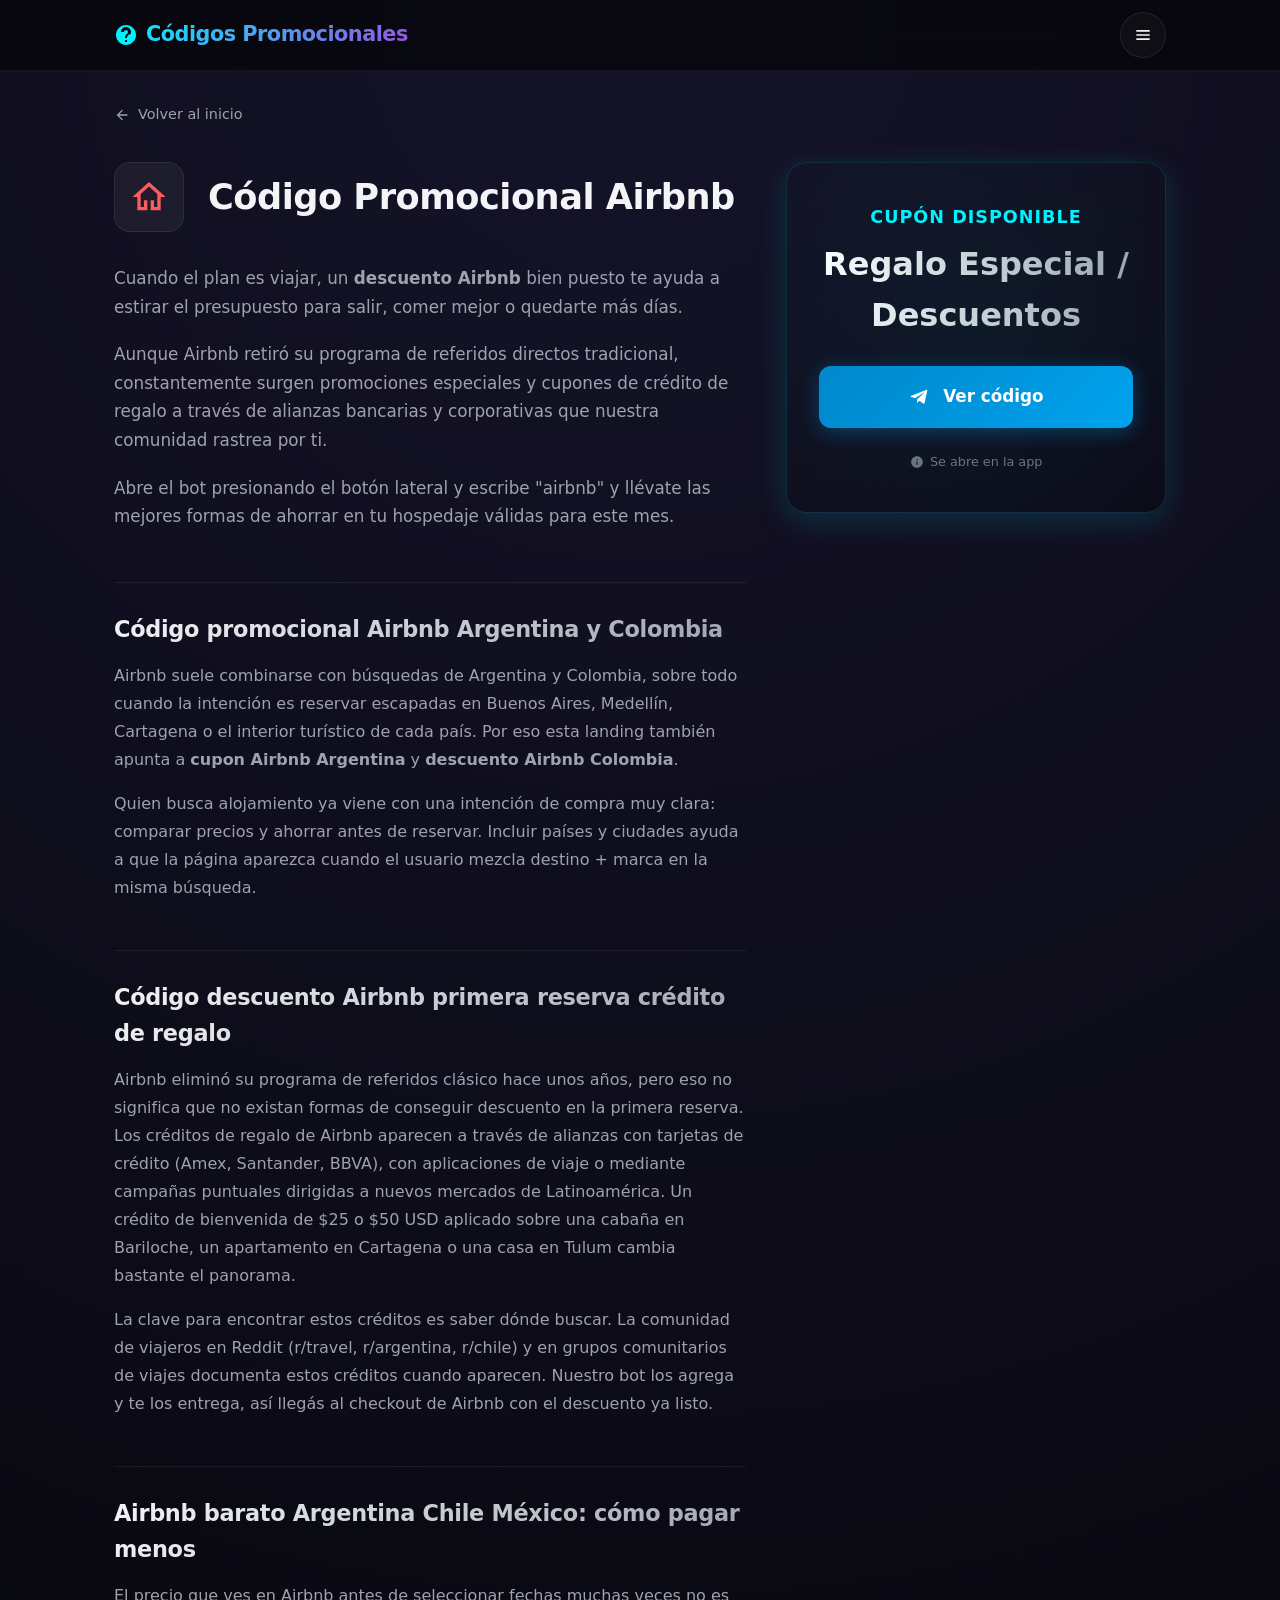
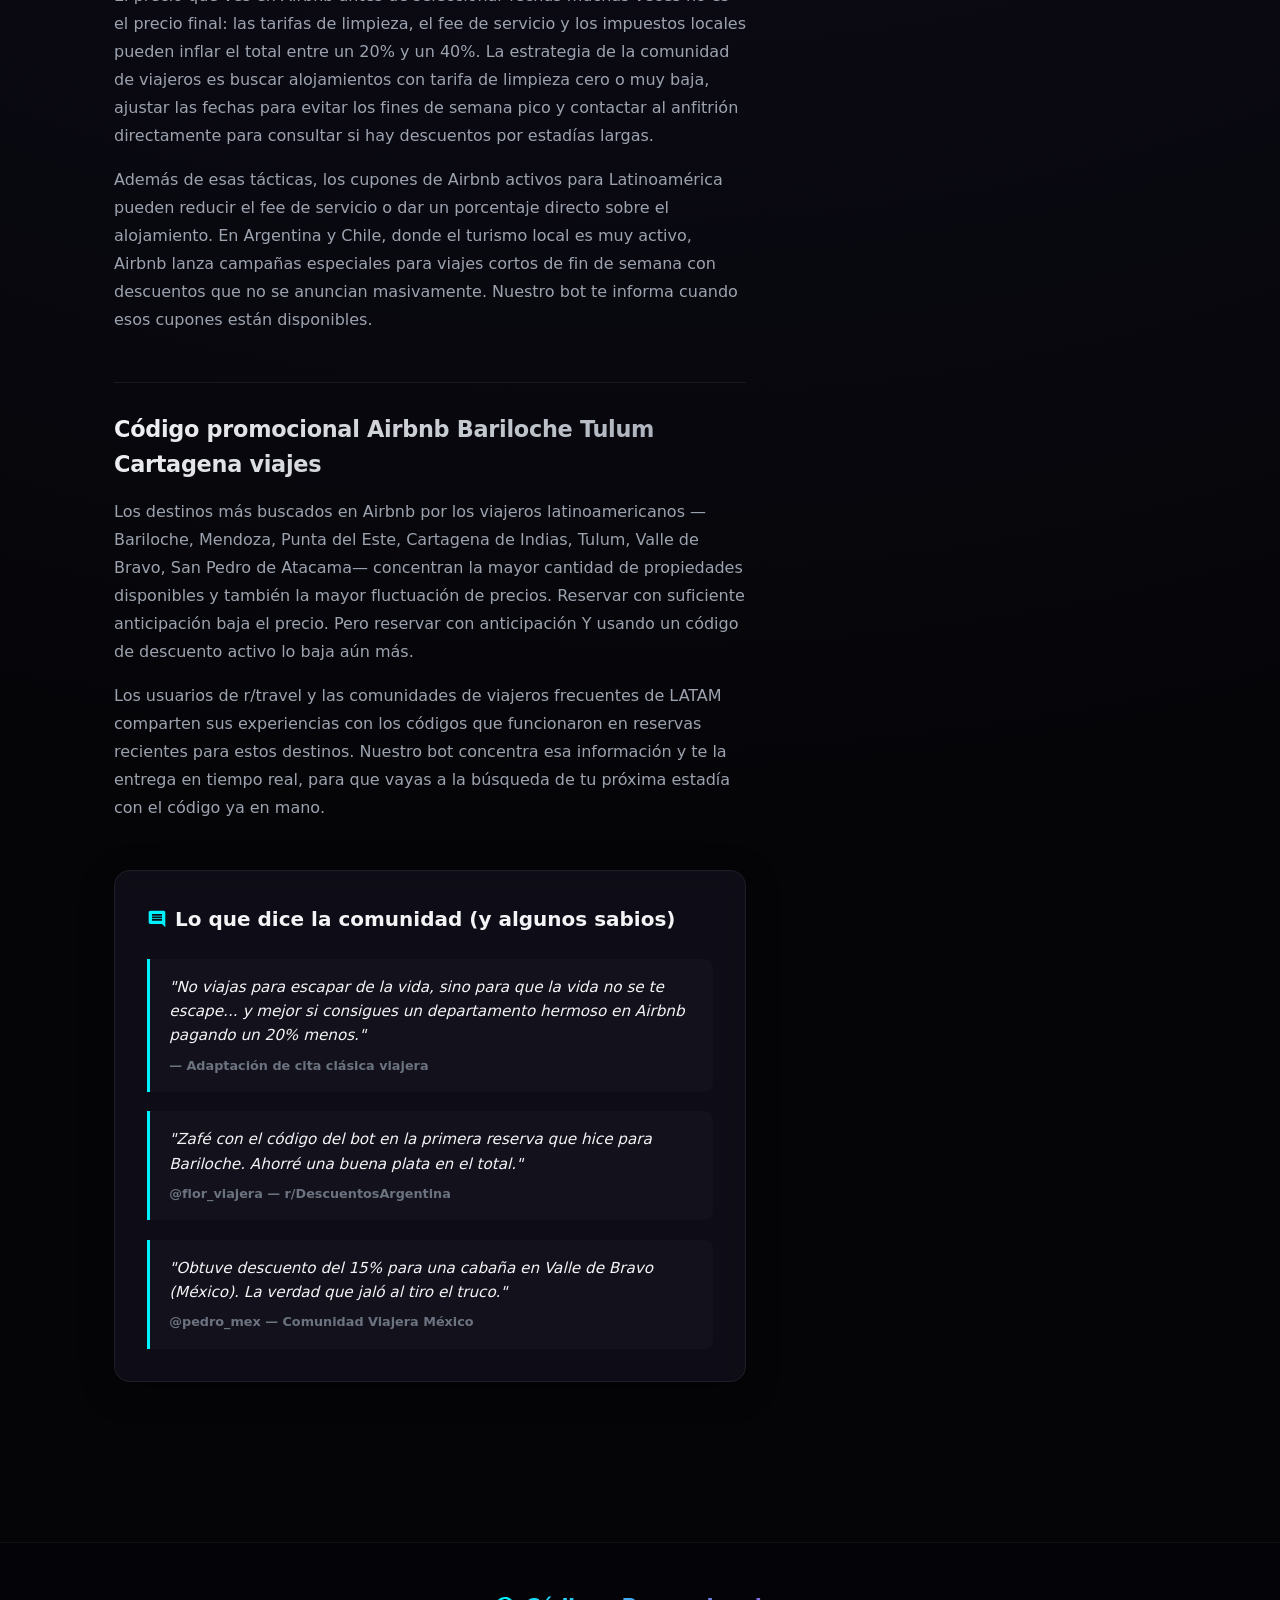
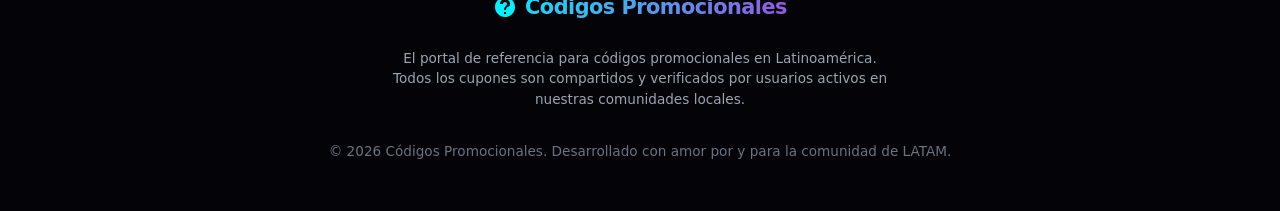
==== airbnb.html @ b06894c4 "First commit" ====
<!DOCTYPE html>
<html lang="es">
<head>
  <meta charset="UTF-8">
  <meta name="viewport" content="width=device-width, initial-scale=1.0">
  <meta name="description" content="Viaja y ahorra en tu alojamiento con el código promocional Airbnb. Cupones y descuentos para primera reserva en LATAM.">
  <meta name="keywords" content="codigo promocional airbnb, cupon airbnb argentina, cupon airbnb colombia, primera reserva airbnb mexico, descuento alojamiento latam">
  <meta name="robots" content="index, follow">
  <title>Código Promocional Airbnb | Primera Reserva y Descuento</title>
  <link rel="canonical" href="https://promocional.store/airbnb.html">
  <meta property="og:site_name" content="promocional.store">
  <meta property="og:type" content="article">
  <meta property="og:title" content="Código Promocional Airbnb | Primera Reserva y Descuento">
  <meta property="og:description" content="Viaja y ahorra en tu alojamiento con el código promocional Airbnb. Cupones y descuentos para primera reserva en LATAM.">
  <meta property="og:url" content="https://promocional.store/airbnb.html">
  <meta property="og:image" content="https://promocional.store/og-cover.png">
  <meta name="twitter:card" content="summary_large_image">
  <meta name="twitter:title" content="Código Promocional Airbnb | Primera Reserva y Descuento">
  <meta name="twitter:description" content="Viaja y ahorra en tu alojamiento con el código promocional Airbnb. Cupones y descuentos para primera reserva en LATAM.">
  <meta name="twitter:image" content="https://promocional.store/og-cover.png">
  <link rel="stylesheet" href="styles.css">
</head>
<body>

  <!-- Header -->
  <header>
    <div class="container nav-container">
      <a href="index.html" class="logo" id="nav-logo" aria-label="Códigos Promocionales Inicio">
        <svg class="logo-icon" viewBox="0 0 24 24">
          <path d="M12 2C6.48 2 2 6.48 2 12s4.48 10 10 10 10-4.48 10-10S17.52 2 12 2zm1 17h-2v-2h2v2zm2.07-7.75l-.9.92C13.45 12.9 13 13.5 13 15h-2v-.5c0-1.1.45-2.1 1.17-2.83l1.24-1.26c.37-.36.59-.86.59-1.41 0-1.1-.9-2-2-2s-2 .9-2 2H7c0-2.76 2.24-5 5-5s5 2.24 5 5c0 1.04-.42 1.99-1.07 2.75z"/>
        </svg>
        <span>Códigos Promocionales</span>
      </a>
            <div class="nav-shell">
        <button class="menu-toggle" type="button" aria-label="Abrir menú" aria-expanded="false" aria-controls="site-nav" data-menu-toggle>
          <svg viewBox="0 0 24 24" aria-hidden="true"><path d="M4 6h16v2H4V6zm0 5h16v2H4v-2zm0 5h16v2H4v-2z"/></svg>
        </button>
        <nav class="site-nav" id="site-nav" data-site-nav aria-label="Promociones">
          <a href="mercadolibre.html" title="Código promocional Mercado Libre en Argentina, México y LATAM">Mercado Libre</a>
          <a href="rappi.html" title="Código promocional Rappi para primer pedido y envío gratis">Rappi</a>
          <a href="pedidosya.html" title="Código promocional PedidosYa para primer pedido y delivery">PedidosYa</a>
          <a href="uber.html" title="Código promocional Uber para viaje gratis y Uber Eats">Uber</a>
          <a href="didi.html" title="Código promocional DiDi para viajes y comida">DiDi</a>
          <a href="cabify.html" title="Código promocional Cabify para descuento en viajes">Cabify</a>
          <a href="shein.html" title="Código promocional Shein con envío gratis y descuento">Shein</a>
          <a href="aliexpress.html" title="Código promocional AliExpress para primera compra">AliExpress</a>
          <a href="airbnb.html" title="Código promocional Airbnb para primera reserva">Airbnb</a>
          <a href="spotify.html" title="Código promocional Spotify Premium y meses gratis">Spotify</a>
        </nav>
      </div>
    </div>
  </header>

  <main class="container">
    <a href="index.html" class="back-link" id="back-to-home">
      <svg viewBox="0 0 24 24"><path d="M20 11H7.83l5.59-5.59L12 4l-8 8 8 8 1.41-1.41L7.83 13H20v-2z"/></svg>
      Volver al inicio
    </a>

    <div class="detail-layout">
      <!-- Main Content -->
      <section class="detail-content">
        <div class="detail-header" id="brand-header-section">
          <div class="brand-logo-container">
            <svg class="brand-icon icon-airbnb" viewBox="0 0 24 24">
              <path d="M12 3L2 12h3v8h6v-6h2v6h6v-8h3L12 3zm5 15h-2v-4H9v4H7v-7.81l5-4.5 5 4.5V18z"/>
            </svg>
          </div>
          <h1>Código Promocional Airbnb</h1>
        </div>

        <div class="detail-description" id="detail-description-text">
          <p>
            Cuando el plan es viajar, un <strong>descuento Airbnb</strong> bien puesto te ayuda a estirar el presupuesto para salir, comer mejor o quedarte más días.
          </p>
          <p>
            Aunque Airbnb retiró su programa de referidos directos tradicional, constantemente surgen promociones especiales y cupones de crédito de regalo a través de alianzas bancarias y corporativas que nuestra comunidad rastrea por ti.
          </p>
          <p>
            Abre el bot presionando el botón lateral y escribe "airbnb" y llévate las mejores formas de ahorrar en tu hospedaje válidas para este mes.
          </p>
        </div>

        <div class="seo-section">
          <h2>Código promocional Airbnb Argentina y Colombia</h2>
          <p>Airbnb suele combinarse con búsquedas de Argentina y Colombia, sobre todo cuando la intención es reservar escapadas en Buenos Aires, Medellín, Cartagena o el interior turístico de cada país. Por eso esta landing también apunta a <strong>cupon Airbnb Argentina</strong> y <strong>descuento Airbnb Colombia</strong>.</p>
          <p>Quien busca alojamiento ya viene con una intención de compra muy clara: comparar precios y ahorrar antes de reservar. Incluir países y ciudades ayuda a que la página aparezca cuando el usuario mezcla destino + marca en la misma búsqueda.</p>
        </div>

        <div class="seo-section">
          <h2>Código descuento Airbnb primera reserva crédito de regalo</h2>
          <p>Airbnb eliminó su programa de referidos clásico hace unos años, pero eso no significa que no existan formas de conseguir descuento en la primera reserva. Los créditos de regalo de Airbnb aparecen a través de alianzas con tarjetas de crédito (Amex, Santander, BBVA), con aplicaciones de viaje o mediante campañas puntuales dirigidas a nuevos mercados de Latinoamérica. Un crédito de bienvenida de $25 o $50 USD aplicado sobre una cabaña en Bariloche, un apartamento en Cartagena o una casa en Tulum cambia bastante el panorama.</p>
          <p>La clave para encontrar estos créditos es saber dónde buscar. La comunidad de viajeros en Reddit (r/travel, r/argentina, r/chile) y en grupos comunitarios de viajes documenta estos créditos cuando aparecen. Nuestro bot los agrega y te los entrega, así llegás al checkout de Airbnb con el descuento ya listo.</p>
        </div>

        <div class="seo-section">
          <h2>Airbnb barato Argentina Chile México: cómo pagar menos</h2>
          <p>El precio que ves en Airbnb antes de seleccionar fechas muchas veces no es el precio final: las tarifas de limpieza, el fee de servicio y los impuestos locales pueden inflar el total entre un 20% y un 40%. La estrategia de la comunidad de viajeros es buscar alojamientos con tarifa de limpieza cero o muy baja, ajustar las fechas para evitar los fines de semana pico y contactar al anfitrión directamente para consultar si hay descuentos por estadías largas.</p>
          <p>Además de esas tácticas, los cupones de Airbnb activos para Latinoamérica pueden reducir el fee de servicio o dar un porcentaje directo sobre el alojamiento. En Argentina y Chile, donde el turismo local es muy activo, Airbnb lanza campañas especiales para viajes cortos de fin de semana con descuentos que no se anuncian masivamente. Nuestro bot te informa cuando esos cupones están disponibles.</p>
        </div>

        <div class="seo-section">
          <h2>Código promocional Airbnb Bariloche Tulum Cartagena viajes</h2>
          <p>Los destinos más buscados en Airbnb por los viajeros latinoamericanos —Bariloche, Mendoza, Punta del Este, Cartagena de Indias, Tulum, Valle de Bravo, San Pedro de Atacama— concentran la mayor cantidad de propiedades disponibles y también la mayor fluctuación de precios. Reservar con suficiente anticipación baja el precio. Pero reservar con anticipación Y usando un código de descuento activo lo baja aún más.</p>
          <p>Los usuarios de r/travel y las comunidades de viajeros frecuentes de LATAM comparten sus experiencias con los códigos que funcionaron en reservas recientes para estos destinos. Nuestro bot concentra esa información y te la entrega en tiempo real, para que vayas a la búsqueda de tu próxima estadía con el código ya en mano.</p>
        </div>

        <!-- Quotes Section -->
        <div class="quotes-section" id="quotes-block">
          <h3>
            <svg viewBox="0 0 24 24"><path d="M21.99 4c0-1.1-.89-2-1.99-2H4c-1.1 0-2 .9-2 2v12c0 1.1.9 2 2 2h14l4 4-.01-18zM18 14H6v-2h12v2zm0-3H6V9h12v2zm0-3H6V6h12v2z"/></svg>
            Lo que dice la comunidad (y algunos sabios)
          </h3>
          
          <div class="quote-card">
            <p class="quote-text">"No viajas para escapar de la vida, sino para que la vida no se te escape... y mejor si consigues un departamento hermoso en Airbnb pagando un 20% menos."</p>
            <p class="quote-author">— Adaptación de cita clásica viajera</p>
          </div>

          <div class="quote-card">
            <p class="quote-text">"Zafé con el código del bot en la primera reserva que hice para Bariloche. Ahorré una buena plata en el total."</p>
            <p class="quote-author">@flor_viajera — r/DescuentosArgentina</p>
          </div>

          <div class="quote-card">
            <p class="quote-text">"Obtuve descuento del 15% para una cabaña en Valle de Bravo (México). La verdad que jaló al tiro el truco."</p>
            <p class="quote-author">@pedro_mex — Comunidad Viajera México</p>
          </div>
        </div>
      </section>

      <!-- Sidebar with Coupon action -->
      <aside class="sidebar">
        <div class="coupon-box" id="coupon-action-box">
          <div class="coupon-title">Cupón Disponible</div>
          <div class="coupon-value">Regalo Especial / Descuentos</div>
          <a href="https://t.me/CodigoPromocionalBot?start=airbnb" target="_blank" rel="noopener" class="btn-telegram" id="btn-get-coupon">
            <svg viewBox="0 0 24 24">
              <path d="M9.78 18.65l.28-4.24 7.68-6.94c.33-.3-.07-.46-.51-.17L7.69 13.25l-4.11-1.28c-.89-.28-.91-.89.19-1.33L19.78 4.3c.74-.27 1.38.17 1.14 1.17l-2.72 12.82c-.2 1-.8 1.25-1.63.78l-4.15-3.06-2 1.93c-.22.22-.4.4-.82.4z"/>
            </svg>
            Ver código
          </a>
          <div class="coupon-info">
            <svg viewBox="0 0 24 24"><path d="M12 2C6.48 2 2 6.48 2 12s4.48 10 10 10 10-4.48 10-10S17.52 2 12 2zm1 15h-2v-6h2v6zm0-8h-2V7h2v2z"/></svg>
            Se abre en la app
          </div>
        </div>
      </aside>
    </div>
  </main>

  <!-- Footer -->
  <footer>
    <div class="container footer-content">
      <div class="logo footer-logo">
        <svg class="logo-icon" viewBox="0 0 24 24">
          <path d="M12 2C6.48 2 2 6.48 2 12s4.48 10 10 10 10-4.48 10-10S17.52 2 12 2zm1 17h-2v-2h2v2zm2.07-7.75l-.9.92C13.45 12.9 13 13.5 13 15h-2v-.5c0-1.1.45-2.1 1.17-2.83l1.24-1.26c.37-.36.59-.86.59-1.41 0-1.1-.9-2-2-2s-2 .9-2 2H7c0-2.76 2.24-5 5-5s5 2.24 5 5c0 1.04-.42 1.99-1.07 2.75z"/>
        </svg>
        <span>Códigos Promocionales</span>
      </div>
      <p class="footer-text">
        El portal de referencia para códigos promocionales en Latinoamérica. Todos los cupones son compartidos y verificados por usuarios activos en nuestras comunidades locales.
      </p>
      <div class="footer-copyright">
        &copy; 2026 Códigos Promocionales. Desarrollado con amor por y para la comunidad de LATAM.
      </div>
    </div>
  </footer>

  <script src="site.js" defer></script>
</body>
</html>
---- styles.css ----
/* ==========================================================================
   Estilos CSS Premium - Portal de Códigos Promocionales LATAM
   Diseño: Ultra-moderno (Dark Mode, Glassmorphism, Neon Glows)
   Rendimiento: Peso pluma, sin dependencias externas
   ========================================================================== */

/* Variables de Diseño */
:root {
  --bg-color: #050508;
  --bg-gradient: radial-gradient(circle at 50% 0%, #151329 0%, #050508 70%);
  --card-bg: rgba(18, 17, 28, 0.75);
  --card-border: rgba(255, 255, 255, 0.07);
  --card-border-hover: rgba(0, 242, 254, 0.3);
  
  /* Paleta Neon & Premium */
  --primary: #00f2fe;
  --primary-rgb: 0, 242, 254;
  --secondary: #9b51e0;
  --secondary-rgb: 155, 81, 224;
  --text-main: #f3f4f6;
  --text-muted: #9ca3af;
  --text-dark: #6b7280;
  
  /* Fuentes optimizadas del sistema (Cero descargas de red, render inmediato) */
  --font-stack: system-ui, -apple-system, BlinkMacSystemFont, "Segoe UI", Roboto, "Helvetica Neue", Arial, sans-serif;
  
  /* Transiciones y Sombras */
  --transition: all 0.3s cubic-bezier(0.25, 0.8, 0.25, 1);
  --glow-shadow: 0 8px 32px 0 rgba(0, 242, 254, 0.15);
  --glass-shadow: 0 8px 32px 0 rgba(0, 0, 0, 0.37);
}

/* Reset y Estilos Base */
*, *::before, *::after {
  box-sizing: border-box;
  margin: 0;
  padding: 0;
}

html {
  font-family: var(--font-stack);
  scroll-behavior: smooth;
  color-collapse: separate;
  background-color: var(--bg-color);
  -webkit-text-size-adjust: 100%;
}

body {
  background: var(--bg-gradient);
  color: var(--text-main);
  min-height: 100vh;
  line-height: 1.6;
  overflow-x: hidden;
  position: relative;
}

/* Globos de gradiente de fondo (SaaS Look) */
body::before {
  content: "";
  position: absolute;
  top: -10%;
  left: 20%;
  width: 50vw;
  height: 50vw;
  background: radial-gradient(circle, rgba(0, 242, 254, 0.08) 0%, rgba(155, 81, 224, 0.05) 50%, rgba(0,0,0,0) 100%);
  z-index: -1;
  pointer-events: none;
}

body::after {
  content: "";
  position: absolute;
  bottom: 10%;
  right: -10%;
  width: 40vw;
  height: 40vw;
  background: radial-gradient(circle, rgba(155, 81, 224, 0.06) 0%, rgba(0, 242, 254, 0.03) 60%, rgba(0,0,0,0) 100%);
  z-index: -1;
  pointer-events: none;
}

/* Contenedor Principal */
.container {
  max-width: 1100px;
  margin: 0 auto;
  padding: 0 1.5rem;
}

/* Encabezado / Barra de Navegación */
header {
  position: sticky;
  top: 0;
  z-index: 100;
  background: rgba(5, 5, 8, 0.7);
  backdrop-filter: blur(16px);
  -webkit-backdrop-filter: blur(16px);
  border-bottom: 1px solid rgba(255, 255, 255, 0.05);
  transition: var(--transition);
}

.nav-container {
  display: flex;
  justify-content: space-between;
  align-items: center;
  height: 70px;
}

.nav-shell {
  position: relative;
  display: flex;
  align-items: center;
}

.logo {
  font-size: 1.3rem;
  font-weight: 800;
  text-decoration: none;
  color: #fff;
  display: flex;
  align-items: center;
  gap: 0.5rem;
  background: linear-gradient(135deg, var(--primary) 0%, var(--secondary) 100%);
  -webkit-background-clip: text;
  -webkit-text-fill-color: transparent;
  letter-spacing: -0.5px;
}

.logo-icon {
  width: 24px;
  height: 24px;
  fill: var(--primary);
}

.menu-toggle {
  width: 46px;
  height: 46px;
  display: inline-flex;
  align-items: center;
  justify-content: center;
  border-radius: 999px;
  border: 1px solid rgba(255, 255, 255, 0.08);
  background: rgba(255, 255, 255, 0.03);
  color: var(--text-main);
  cursor: pointer;
  transition: var(--transition);
}

.menu-toggle:hover {
  border-color: rgba(0, 242, 254, 0.3);
  color: var(--primary);
  transform: translateY(-1px);
}

.menu-toggle:focus-visible,
.site-nav a:focus-visible,
.btn-telegram:focus-visible,
.back-link:focus-visible,
.brand-card:focus-visible {
  outline: 2px solid rgba(0, 242, 254, 0.9);
  outline-offset: 3px;
}

.menu-toggle svg {
  width: 20px;
  height: 20px;
  fill: currentColor;
}

.site-nav {
  position: absolute;
  right: 0;
  top: calc(100% + 12px);
  width: min(92vw, 320px);
  padding: 0.65rem;
  border: 1px solid rgba(255, 255, 255, 0.08);
  border-radius: 18px;
  background: rgba(5, 5, 8, 0.94);
  box-shadow: var(--glass-shadow);
  backdrop-filter: blur(18px);
  -webkit-backdrop-filter: blur(18px);
  display: grid;
  gap: 0.35rem;
  opacity: 0;
  visibility: hidden;
  transform: translateY(-8px);
  transition: var(--transition);
  z-index: 110;
}

.site-nav.is-open {
  opacity: 1;
  visibility: visible;
  transform: translateY(0);
}

.site-nav a {
  display: flex;
  align-items: center;
  min-height: 44px;
  padding: 0.45rem 0.75rem;
  border-radius: 12px;
  color: var(--text-main);
  text-decoration: none;
  font-size: 0.95rem;
  font-weight: 600;
  transition: var(--transition);
}

.site-nav a:hover {
  background: rgba(255, 255, 255, 0.04);
  color: var(--primary);
}

.site-nav a[aria-current="page"] {
  background: rgba(0, 242, 254, 0.08);
  color: var(--primary);
}

/* Hero Section */
.hero {
  text-align: center;
  padding: 5rem 1rem 3rem 1rem;
  position: relative;
}

.hero h1 {
  font-size: 3rem;
  font-weight: 800;
  line-height: 1.15;
  margin-bottom: 1.5rem;
  letter-spacing: -1px;
}

.hero h1 span {
  background: linear-gradient(135deg, var(--primary) 0%, #00b8ff 50%, var(--secondary) 100%);
  -webkit-background-clip: text;
  -webkit-text-fill-color: transparent;
}

.hero-subtitle {
  font-size: 1.15rem;
  color: var(--text-muted);
  max-width: 650px;
  margin: 0 auto 2.5rem auto;
  font-weight: 400;
}

.hero-kicker {
  max-width: 780px;
  margin: 0 auto 1.25rem auto;
  color: var(--text-muted);
  text-align: center;
  font-size: 0.98rem;
}

.query-list {
  display: grid;
  gap: 1rem;
  margin-top: 2rem;
  grid-template-columns: repeat(auto-fit, minmax(240px, 1fr));
}

.query-card {
  display: block;
  padding: 1.1rem 1.15rem;
  border-radius: 16px;
  text-decoration: none;
  color: var(--text-main);
  background: rgba(255, 255, 255, 0.03);
  border: 1px solid var(--card-border);
  transition: var(--transition);
}

.query-card:hover {
  transform: translateY(-3px);
  border-color: rgba(0, 242, 254, 0.25);
  box-shadow: var(--glow-shadow);
}

.query-card h2,
.query-card h3 {
  font-size: 1.05rem;
  margin-bottom: 0.4rem;
  letter-spacing: -0.2px;
}

.query-card p {
  color: var(--text-muted);
  font-size: 0.92rem;
  line-height: 1.55;
}

.badge {
  display: inline-flex;
  align-items: center;
  gap: 0.5rem;
  background: rgba(0, 242, 254, 0.07);
  border: 1px solid rgba(0, 242, 254, 0.2);
  color: var(--primary);
  padding: 0.4rem 0.8rem;
  border-radius: 9999px;
  font-size: 0.8rem;
  font-weight: 600;
  text-transform: uppercase;
  letter-spacing: 0.5px;
  margin-bottom: 1.5rem;
}

/* Grid de Marcas */
.brand-grid {
  display: grid;
  grid-template-columns: repeat(auto-fill, minmax(320px, 1fr));
  gap: 1.5rem;
  padding: 2rem 0 5rem 0;
}

.brand-card {
  background: var(--card-bg);
  border: 1px solid var(--card-border);
  border-radius: 16px;
  padding: 2rem;
  text-decoration: none;
  color: var(--text-main);
  transition: var(--transition);
  position: relative;
  overflow: hidden;
  box-shadow: var(--glass-shadow);
  backdrop-filter: blur(12px);
  -webkit-backdrop-filter: blur(12px);
  display: flex;
  flex-direction: column;
  justify-content: space-between;
}

/* Bordes degradados sutiles al hover */
.brand-card::before {
  content: "";
  position: absolute;
  top: 0;
  left: 0;
  right: 0;
  height: 3px;
  background: linear-gradient(90deg, var(--primary), var(--secondary));
  opacity: 0.3;
  transition: var(--transition);
}

.brand-card:hover {
  transform: translateY(-5px);
  border-color: var(--card-border-hover);
  box-shadow: var(--glow-shadow);
}

.brand-card:hover::before {
  opacity: 1;
}

.brand-card-header {
  display: flex;
  justify-content: space-between;
  align-items: flex-start;
  margin-bottom: 1rem;
}

.brand-logo-container {
  width: 50px;
  height: 50px;
  border-radius: 12px;
  display: flex;
  align-items: center;
  justify-content: center;
  background: rgba(255, 255, 255, 0.05);
  border: 1px solid rgba(255, 255, 255, 0.08);
}

.brand-icon {
  width: 28px;
  height: 28px;
  fill: #fff;
}

/* Colores de iconos específicos de marcas */
.icon-mercadolibre { fill: #FFE600; }
.icon-rappi { fill: #FF441F; }
.icon-pedidosya { fill: #E5004F; }
.icon-uber { fill: #FFFFFF; }
.icon-didi { fill: #FF7020; }
.icon-cabify { fill: #8258FC; }
.icon-shein { fill: #FFFFFF; }
.icon-aliexpress { fill: #FF4747; }
.icon-airbnb { fill: #FF5A5F; }
.icon-spotify { fill: #1DB954; }

.discount-tag {
  background: linear-gradient(135deg, rgba(0, 242, 254, 0.15) 0%, rgba(155, 81, 224, 0.15) 100%);
  border: 1px solid rgba(0, 242, 254, 0.2);
  color: #fff;
  padding: 0.3rem 0.6rem;
  border-radius: 8px;
  font-size: 0.75rem;
  font-weight: 700;
}

.brand-card-content h2 {
  font-size: 1.4rem;
  font-weight: 700;
  margin-bottom: 0.5rem;
  letter-spacing: -0.3px;
}

.brand-card-content p {
  color: var(--text-muted);
  font-size: 0.9rem;
  margin-bottom: 1.5rem;
  display: -webkit-box;
  -webkit-line-clamp: 3;
  -webkit-box-orient: vertical;
  overflow: hidden;
}

.brand-card-footer {
  display: flex;
  align-items: center;
  color: var(--primary);
  font-size: 0.85rem;
  font-weight: 700;
  gap: 0.3rem;
}

.brand-card-footer svg {
  width: 16px;
  height: 16px;
  fill: currentColor;
  transition: var(--transition);
}

.brand-card:hover .brand-card-footer svg {
  transform: translateX(4px);
}

/* ==========================================================================
   Estilos para las Páginas de Detalle (Lando)
   ========================================================================== */

.back-link {
  display: inline-flex;
  align-items: center;
  gap: 0.5rem;
  color: var(--text-muted);
  text-decoration: none;
  font-size: 0.9rem;
  font-weight: 500;
  margin-top: 2rem;
  transition: var(--transition);
}

.back-link:hover {
  color: var(--primary);
}

.back-link svg {
  width: 16px;
  height: 16px;
  fill: currentColor;
}

.detail-layout {
  display: grid;
  grid-template-columns: 1fr 380px;
  gap: 2.5rem;
  padding: 2rem 0 5rem 0;
}

@media (max-width: 850px) {
  .detail-layout {
    grid-template-columns: 1fr;
  }
}

/* Contenido Principal de Detalle */
.detail-content {
  display: flex;
  flex-direction: column;
  gap: 2rem;
}

.detail-header {
  display: flex;
  align-items: center;
  gap: 1.5rem;
}

.detail-header .brand-logo-container {
  width: 70px;
  height: 70px;
  border-radius: 16px;
}

.detail-header .brand-icon {
  width: 40px;
  height: 40px;
}

.detail-header h1 {
  font-size: 2.2rem;
  font-weight: 800;
  letter-spacing: -0.5px;
}

.detail-description {
  font-size: 1.05rem;
  color: var(--text-muted);
  line-height: 1.7;
}

.detail-description p {
  margin-bottom: 1.2rem;
}

/* Secciones SEO expandidas (H2 + Texto) */
.seo-section {
  border-top: 1px solid var(--card-border);
  padding-top: 1.8rem;
}

.seo-section h2 {
  font-size: 1.4rem;
  font-weight: 700;
  letter-spacing: -0.3px;
  margin-bottom: 0.9rem;
  background: linear-gradient(135deg, var(--text-main) 0%, var(--text-muted) 100%);
  -webkit-background-clip: text;
  -webkit-text-fill-color: transparent;
}

.seo-section p {
  font-size: 1rem;
  color: var(--text-muted);
  line-height: 1.75;
  margin-bottom: 1rem;
}


/* Sección de Citas / Opiniones (Humanizer elements) */
.quotes-section {
  background: var(--card-bg);
  border: 1px solid var(--card-border);
  border-radius: 16px;
  padding: 2rem;
  box-shadow: var(--glass-shadow);
  backdrop-filter: blur(12px);
  -webkit-backdrop-filter: blur(12px);
}

.quotes-section h3 {
  font-size: 1.25rem;
  font-weight: 700;
  margin-bottom: 1.5rem;
  display: flex;
  align-items: center;
  gap: 0.5rem;
}

.quotes-section h3 svg {
  width: 20px;
  height: 20px;
  fill: var(--primary);
}

.quote-card {
  border-left: 3px solid var(--primary);
  background: rgba(255, 255, 255, 0.02);
  padding: 1rem 1.2rem;
  border-radius: 0 8px 8px 0;
  margin-bottom: 1.2rem;
}

.quote-card:last-child {
  margin-bottom: 0;
}

.quote-text {
  font-size: 0.95rem;
  font-style: italic;
  color: var(--text-main);
  margin-bottom: 0.5rem;
}

.quote-author {
  font-size: 0.8rem;
  color: var(--text-dark);
  font-weight: 600;
  display: flex;
  align-items: center;
  gap: 0.4rem;
}

/* Sidebar / Caja de Cupón */
.sidebar {
  position: sticky;
  top: 90px;
  height: fit-content;
}

.coupon-box {
  background: linear-gradient(145deg, rgba(20, 18, 38, 0.8) 0%, rgba(10, 9, 20, 0.8) 100%);
  border: 1px solid rgba(0, 242, 254, 0.15);
  border-radius: 20px;
  padding: 2.5rem 2rem;
  text-align: center;
  box-shadow: var(--glow-shadow);
  backdrop-filter: blur(16px);
  -webkit-backdrop-filter: blur(16px);
  position: relative;
  overflow: hidden;
}

.coupon-box::before {
  content: "";
  position: absolute;
  top: -50%;
  left: -50%;
  width: 200%;
  height: 200%;
  background: radial-gradient(circle, rgba(0, 242, 254, 0.05) 0%, transparent 60%);
  pointer-events: none;
}

.coupon-title {
  font-size: 1.1rem;
  font-weight: 700;
  text-transform: uppercase;
  letter-spacing: 1px;
  color: var(--primary);
  margin-bottom: 0.5rem;
}

.coupon-value {
  font-size: 2rem;
  font-weight: 800;
  margin-bottom: 1.5rem;
  background: linear-gradient(90deg, #fff 0%, var(--text-muted) 100%);
  -webkit-background-clip: text;
  -webkit-text-fill-color: transparent;
}

.btn-telegram {
  display: inline-flex;
  align-items: center;
  justify-content: center;
  gap: 0.8rem;
  width: 100%;
  padding: 1.1rem 1.5rem;
  background: linear-gradient(135deg, #0088cc 0%, #00a2ed 100%);
  border: none;
  border-radius: 12px;
  color: #fff;
  font-size: 1.05rem;
  font-weight: 700;
  text-decoration: none;
  box-shadow: 0 4px 20px rgba(0, 136, 204, 0.4);
  transition: var(--transition);
  cursor: pointer;
  position: relative;
  z-index: 1;
}

.btn-telegram:hover {
  transform: translateY(-2px);
  box-shadow: 0 6px 24px rgba(0, 136, 204, 0.6);
  filter: brightness(1.1);
}

.btn-telegram svg {
  width: 22px;
  height: 22px;
  fill: #fff;
}

.coupon-info {
  margin-top: 1.5rem;
  font-size: 0.8rem;
  color: var(--text-dark);
  display: flex;
  align-items: center;
  justify-content: center;
  gap: 0.4rem;
}

.coupon-info svg {
  width: 14px;
  height: 14px;
  fill: currentColor;
}

/* Footer Global */
footer {
  margin-top: 5rem;
  border-top: 1px solid rgba(255, 255, 255, 0.05);
  background: rgba(5, 5, 8, 0.9);
  padding: 3rem 0;
  text-align: center;
  font-size: 0.85rem;
  color: var(--text-muted);
}

.footer-content {
  display: flex;
  flex-direction: column;
  align-items: center;
  gap: 1rem;
}

.footer-logo {
  margin-bottom: 0.5rem;
}

.footer-text {
  max-width: 500px;
  line-height: 1.5;
}

.footer-copyright {
  color: var(--text-dark);
  margin-top: 1rem;
}

/* Responsive adjustments */
@media (max-width: 600px) {
  .hero h1 {
    font-size: 2.2rem;
  }
  .nav-container {
    height: 64px;
  }
  .brand-grid {
    grid-template-columns: 1fr;
  }
  .detail-header h1 {
    font-size: 1.7rem;
  }
  .coupon-box {
    padding: 2rem 1.5rem;
  }
  .site-nav {
    width: min(92vw, 280px);
  }
}

@media (min-width: 901px) {
  .site-nav {
    width: 360px;
  }
}

@media (prefers-reduced-motion: reduce) {
  html {
    scroll-behavior: auto;
  }

  *,
  *::before,
  *::after {
    animation-duration: 0.01ms !important;
    animation-iteration-count: 1 !important;
    transition-duration: 0.01ms !important;
    scroll-behavior: auto !important;
  }
}
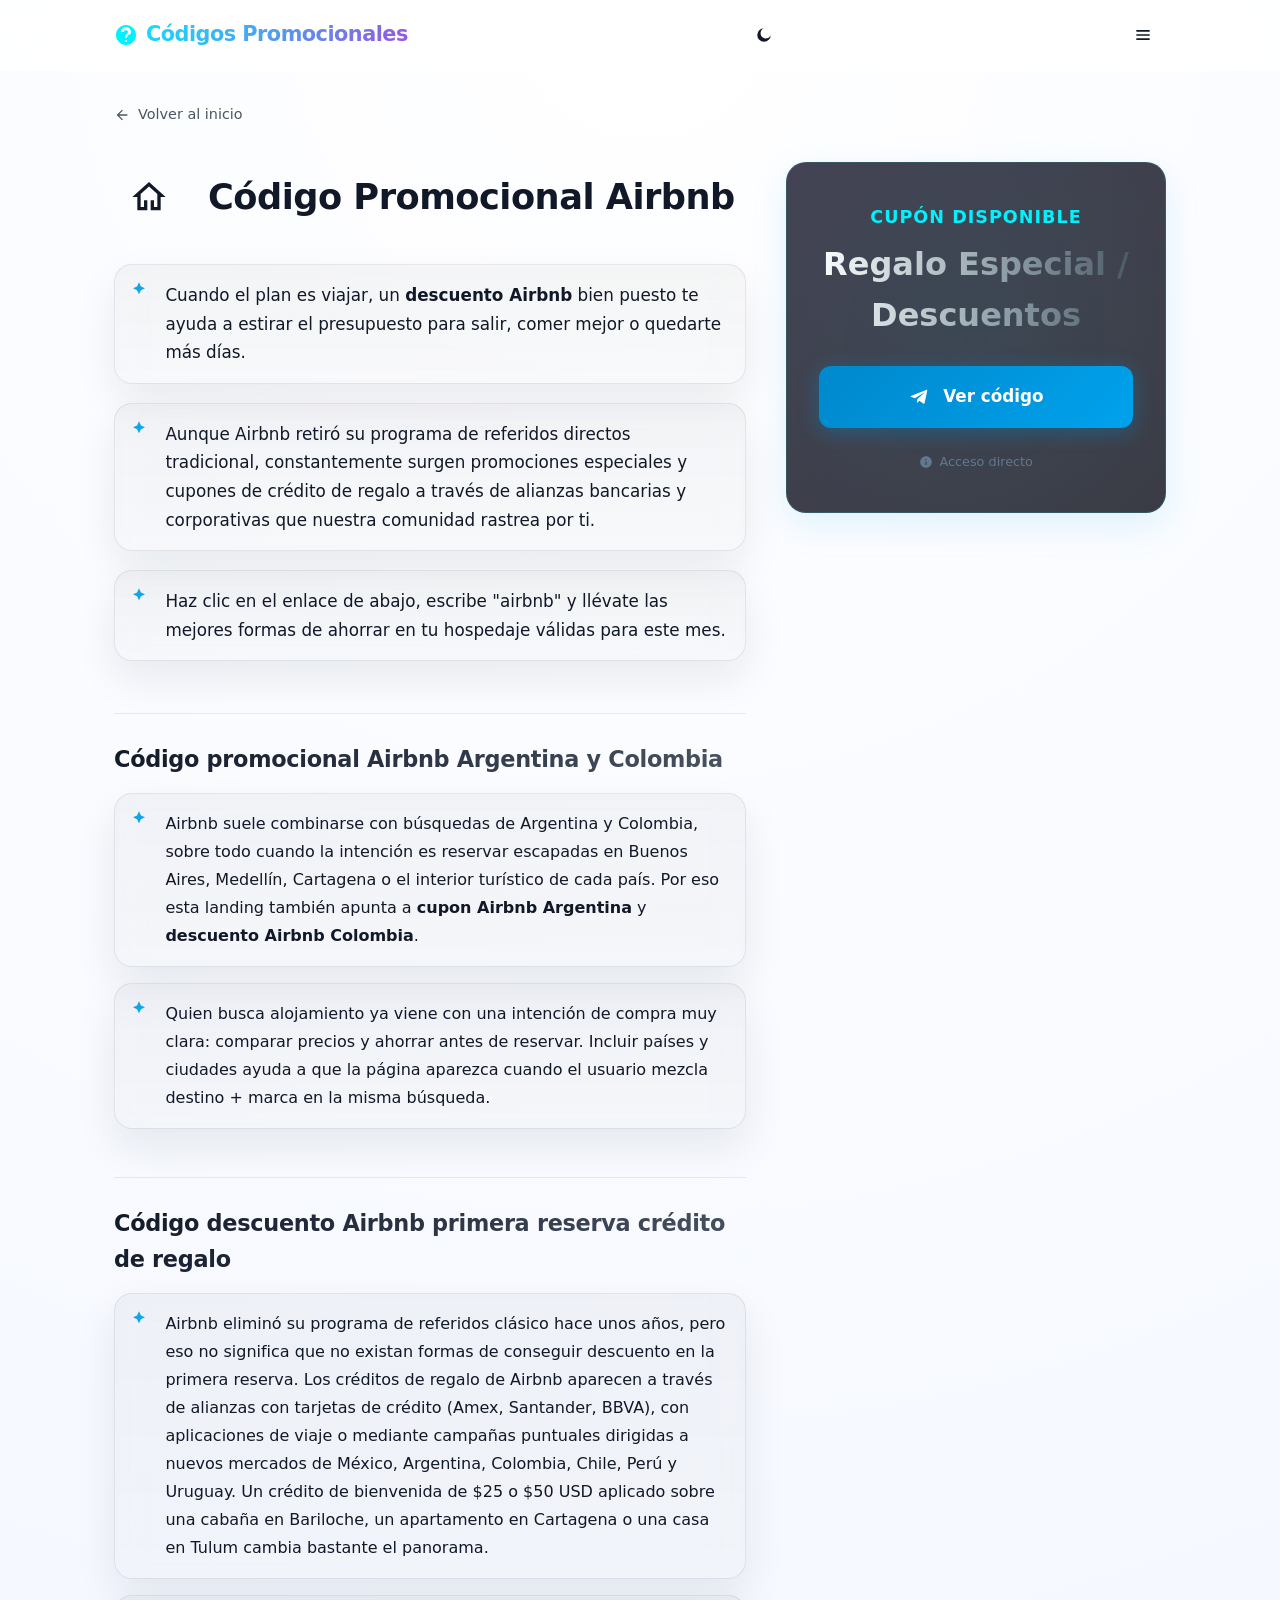
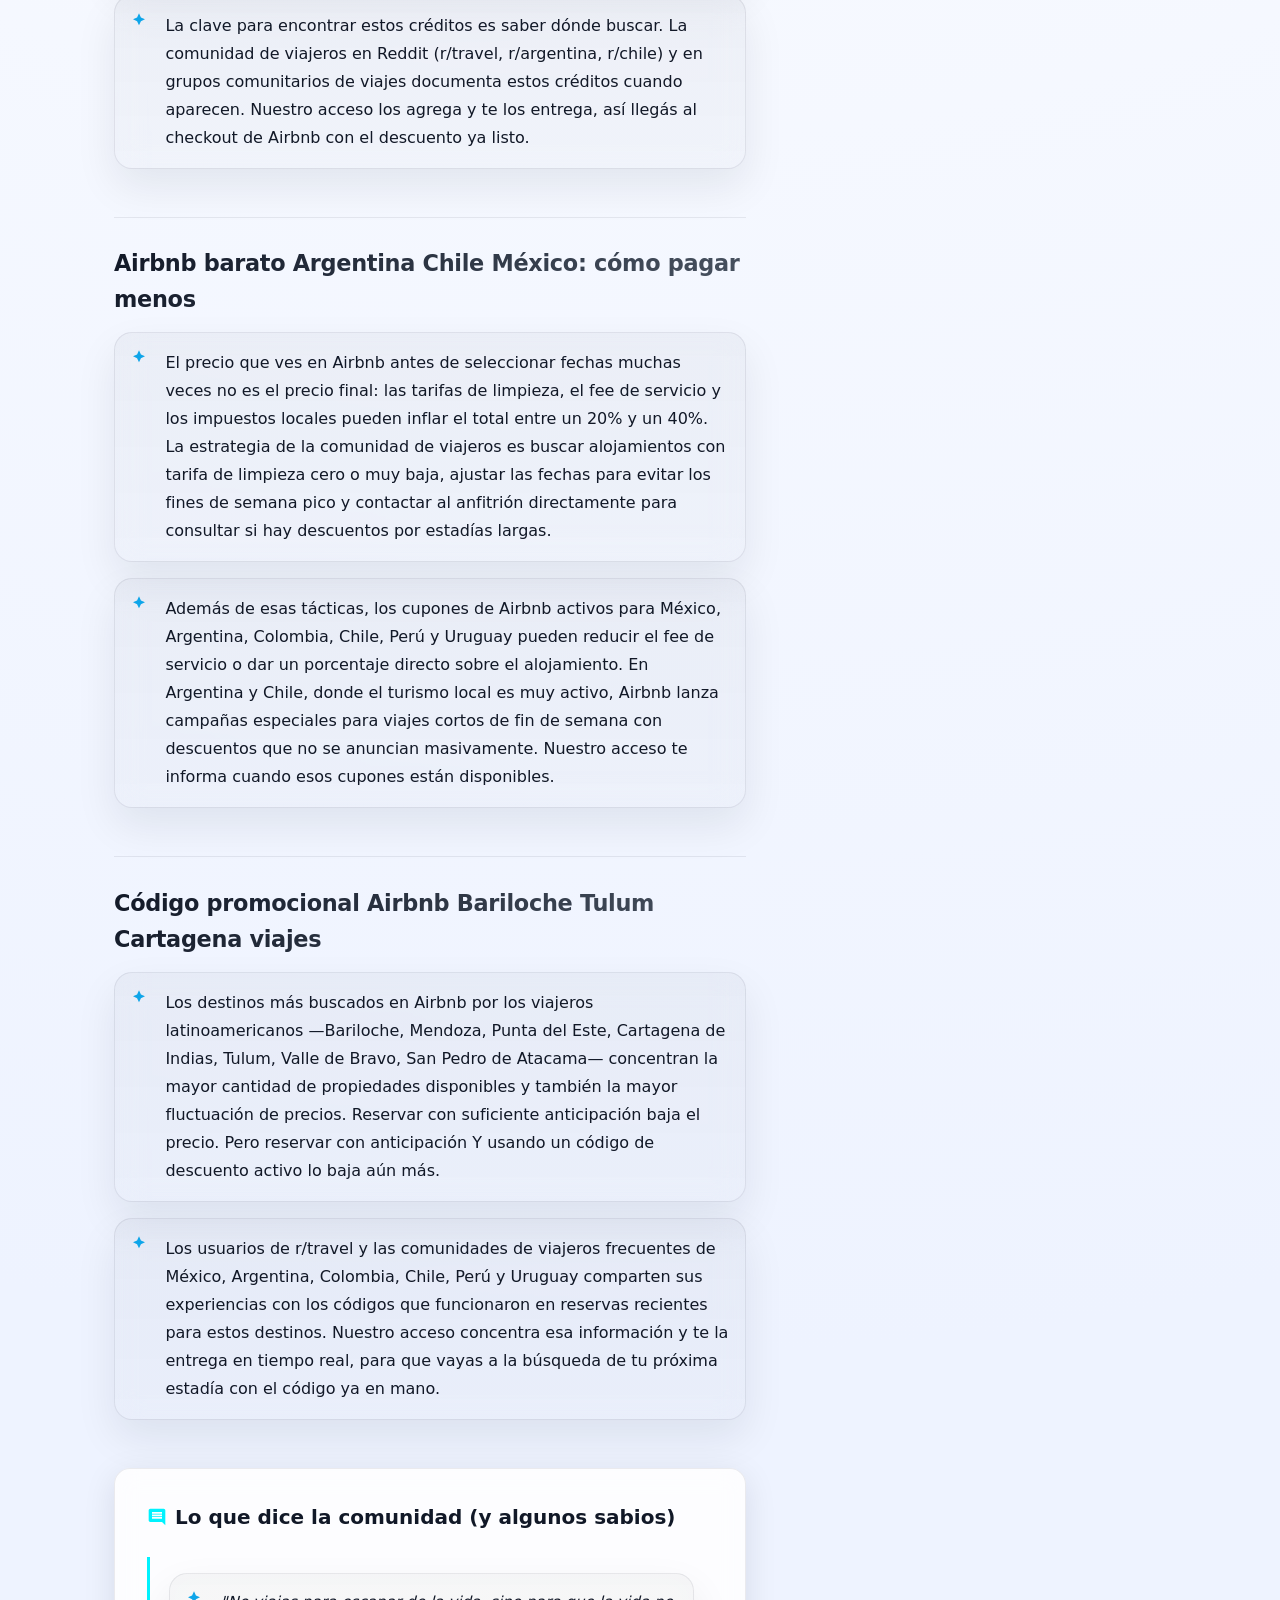
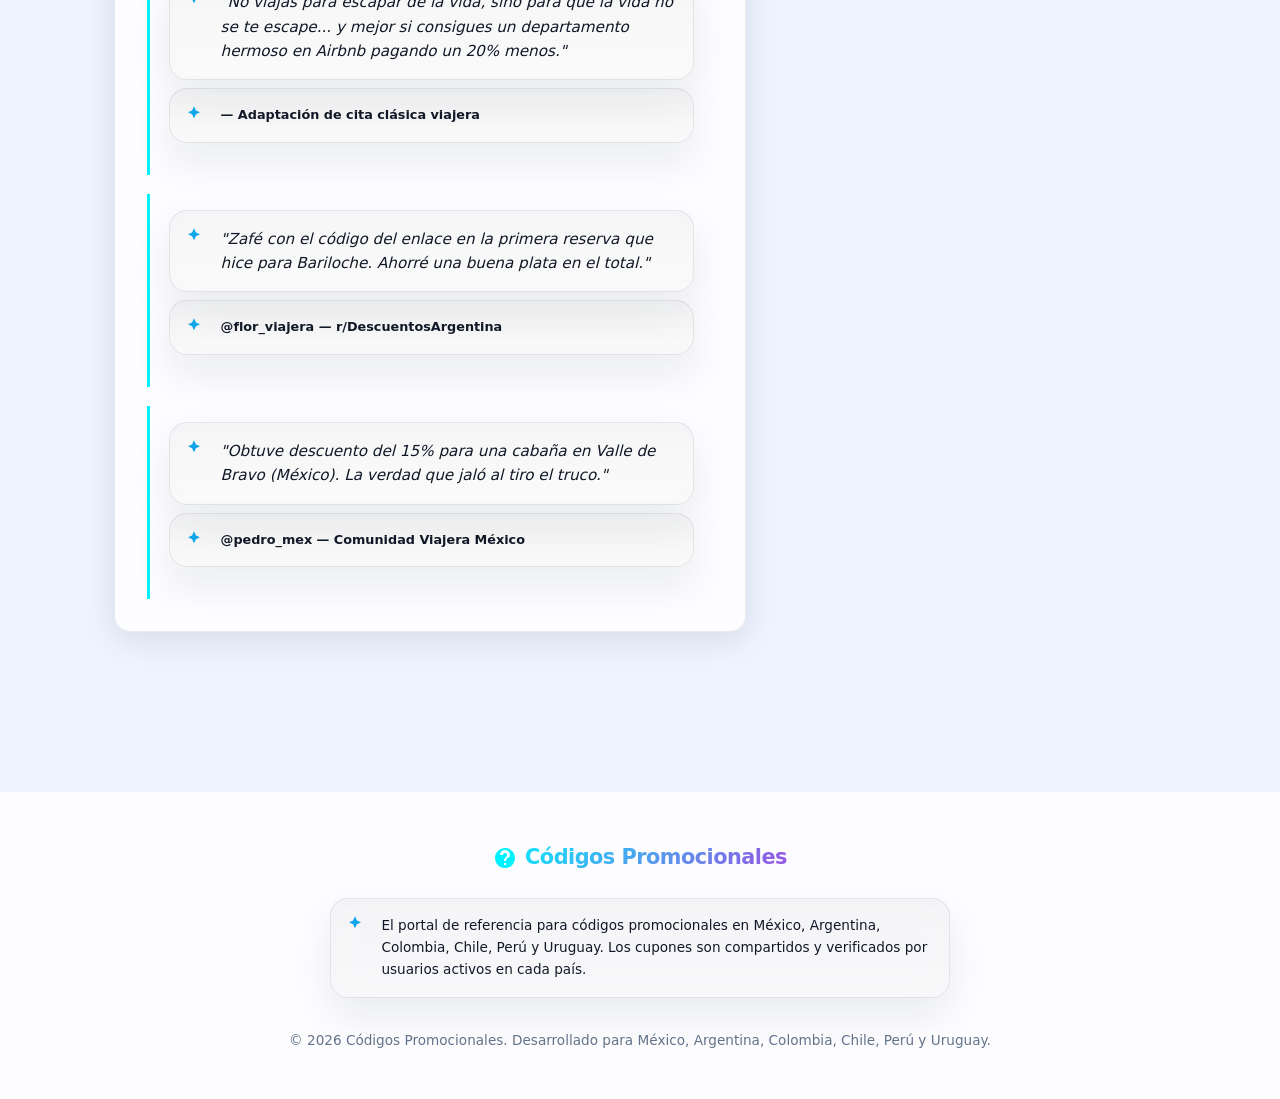
==== commit f995c344: "SEO Update" ====
--- a/airbnb.html
+++ b/airbnb.html
@@ -1,172 +1,9 @@
 <!DOCTYPE html>
-<html lang="es">
-<head>
-  <meta charset="UTF-8">
-  <meta name="viewport" content="width=device-width, initial-scale=1.0">
-  <meta name="description" content="Viaja y ahorra en tu alojamiento con el código promocional Airbnb. Cupones y descuentos para primera reserva en LATAM.">
-  <meta name="keywords" content="codigo promocional airbnb, cupon airbnb argentina, cupon airbnb colombia, primera reserva airbnb mexico, descuento alojamiento latam">
-  <meta name="robots" content="index, follow">
-  <title>Código Promocional Airbnb | Primera Reserva y Descuento</title>
-  <link rel="canonical" href="https://promocional.store/airbnb.html">
-  <meta property="og:site_name" content="promocional.store">
-  <meta property="og:type" content="article">
-  <meta property="og:title" content="Código Promocional Airbnb | Primera Reserva y Descuento">
-  <meta property="og:description" content="Viaja y ahorra en tu alojamiento con el código promocional Airbnb. Cupones y descuentos para primera reserva en LATAM.">
-  <meta property="og:url" content="https://promocional.store/airbnb.html">
-  <meta property="og:image" content="https://promocional.store/og-cover.png">
-  <meta name="twitter:card" content="summary_large_image">
-  <meta name="twitter:title" content="Código Promocional Airbnb | Primera Reserva y Descuento">
-  <meta name="twitter:description" content="Viaja y ahorra en tu alojamiento con el código promocional Airbnb. Cupones y descuentos para primera reserva en LATAM.">
-  <meta name="twitter:image" content="https://promocional.store/og-cover.png">
-  <link rel="stylesheet" href="styles.css">
+<html lang="es-AR">
+<head> <meta charset="UTF-8"> <meta name="viewport" content="width=device-width, initial-scale=1.0"> <meta name="description" content="Viaja y ahorra en tu alojamiento con el código promocional Airbnb. Cupones y descuentos para primera reserva en México, Argentina, Colombia, Chile, Perú y Uruguay."> <meta name="keywords" content="codigo promocional airbnb, cupon airbnb argentina, cupon airbnb colombia, primera reserva airbnb mexico, descuento alojamiento mexico argentina colombia chile peru uruguay"> <meta name="robots" content="index, follow"> <title>Código Promocional Airbnb | Primera Reserva y Descuento</title> <link rel="canonical" href="https://promocional.store/airbnb.html"> <meta property="og:locale" content="es_AR"> <link rel="alternate" hreflang="es-419" href="https://promocional.store/"> <link rel="alternate" hreflang="es-AR" href="https://promocional.store/mercadolibre.html"> <link rel="alternate" hreflang="es-CO" href="https://promocional.store/rappi.html"> <link rel="alternate" hreflang="es-CL" href="https://promocional.store/pedidosya.html"> <link rel="alternate" hreflang="es-419" href="https://promocional.store/uber.html"> <link rel="alternate" hreflang="es-CO" href="https://promocional.store/didi.html"> <link rel="alternate" hreflang="es-PE" href="https://promocional.store/cabify.html"> <link rel="alternate" hreflang="es-419" href="https://promocional.store/shein.html"> <link rel="alternate" hreflang="es-419" href="https://promocional.store/aliexpress.html"> <link rel="alternate" hreflang="es-AR" href="https://promocional.store/airbnb.html"> <link rel="alternate" hreflang="es-419" href="https://promocional.store/spotify.html"> <link rel="alternate" hreflang="x-default" href="https://promocional.store/"> <meta property="og:site_name" content="promocional.store"> <meta property="og:type" content="article"> <meta property="og:title" content="Código Promocional Airbnb | Primera Reserva y Descuento"> <meta property="og:description" content="Viaja y ahorra en tu alojamiento con el código promocional Airbnb. Cupones y descuentos para primera reserva en México, Argentina, Colombia, Chile, Perú y Uruguay."> <meta property="og:url" content="https://promocional.store/airbnb.html"> <meta property="og:image" content="https://promocional.store/og-cover.png"> <meta name="twitter:card" content="summary_large_image"> <meta name="twitter:title" content="Código Promocional Airbnb | Primera Reserva y Descuento"> <meta name="twitter:description" content="Viaja y ahorra en tu alojamiento con el código promocional Airbnb. Cupones y descuentos para primera reserva en México, Argentina, Colombia, Chile, Perú y Uruguay."> <meta name="twitter:image" content="https://promocional.store/og-cover.png"> <link rel="stylesheet" href="styles.css">
 </head>
-<body>
-
-  <!-- Header -->
-  <header>
-    <div class="container nav-container">
-      <a href="index.html" class="logo" id="nav-logo" aria-label="Códigos Promocionales Inicio">
-        <svg class="logo-icon" viewBox="0 0 24 24">
-          <path d="M12 2C6.48 2 2 6.48 2 12s4.48 10 10 10 10-4.48 10-10S17.52 2 12 2zm1 17h-2v-2h2v2zm2.07-7.75l-.9.92C13.45 12.9 13 13.5 13 15h-2v-.5c0-1.1.45-2.1 1.17-2.83l1.24-1.26c.37-.36.59-.86.59-1.41 0-1.1-.9-2-2-2s-2 .9-2 2H7c0-2.76 2.24-5 5-5s5 2.24 5 5c0 1.04-.42 1.99-1.07 2.75z"/>
-        </svg>
-        <span>Códigos Promocionales</span>
-      </a>
-            <div class="nav-shell">
-        <button class="menu-toggle" type="button" aria-label="Abrir menú" aria-expanded="false" aria-controls="site-nav" data-menu-toggle>
-          <svg viewBox="0 0 24 24" aria-hidden="true"><path d="M4 6h16v2H4V6zm0 5h16v2H4v-2zm0 5h16v2H4v-2z"/></svg>
-        </button>
-        <nav class="site-nav" id="site-nav" data-site-nav aria-label="Promociones">
-          <a href="mercadolibre.html" title="Código promocional Mercado Libre en Argentina, México y LATAM">Mercado Libre</a>
-          <a href="rappi.html" title="Código promocional Rappi para primer pedido y envío gratis">Rappi</a>
-          <a href="pedidosya.html" title="Código promocional PedidosYa para primer pedido y delivery">PedidosYa</a>
-          <a href="uber.html" title="Código promocional Uber para viaje gratis y Uber Eats">Uber</a>
-          <a href="didi.html" title="Código promocional DiDi para viajes y comida">DiDi</a>
-          <a href="cabify.html" title="Código promocional Cabify para descuento en viajes">Cabify</a>
-          <a href="shein.html" title="Código promocional Shein con envío gratis y descuento">Shein</a>
-          <a href="aliexpress.html" title="Código promocional AliExpress para primera compra">AliExpress</a>
-          <a href="airbnb.html" title="Código promocional Airbnb para primera reserva">Airbnb</a>
-          <a href="spotify.html" title="Código promocional Spotify Premium y meses gratis">Spotify</a>
-        </nav>
-      </div>
-    </div>
-  </header>
-
-  <main class="container">
-    <a href="index.html" class="back-link" id="back-to-home">
-      <svg viewBox="0 0 24 24"><path d="M20 11H7.83l5.59-5.59L12 4l-8 8 8 8 1.41-1.41L7.83 13H20v-2z"/></svg>
-      Volver al inicio
-    </a>
-
-    <div class="detail-layout">
-      <!-- Main Content -->
-      <section class="detail-content">
-        <div class="detail-header" id="brand-header-section">
-          <div class="brand-logo-container">
-            <svg class="brand-icon icon-airbnb" viewBox="0 0 24 24">
-              <path d="M12 3L2 12h3v8h6v-6h2v6h6v-8h3L12 3zm5 15h-2v-4H9v4H7v-7.81l5-4.5 5 4.5V18z"/>
-            </svg>
-          </div>
-          <h1>Código Promocional Airbnb</h1>
-        </div>
-
-        <div class="detail-description" id="detail-description-text">
-          <p>
-            Cuando el plan es viajar, un <strong>descuento Airbnb</strong> bien puesto te ayuda a estirar el presupuesto para salir, comer mejor o quedarte más días.
-          </p>
-          <p>
-            Aunque Airbnb retiró su programa de referidos directos tradicional, constantemente surgen promociones especiales y cupones de crédito de regalo a través de alianzas bancarias y corporativas que nuestra comunidad rastrea por ti.
-          </p>
-          <p>
-            Abre el bot presionando el botón lateral y escribe "airbnb" y llévate las mejores formas de ahorrar en tu hospedaje válidas para este mes.
-          </p>
-        </div>
-
-        <div class="seo-section">
-          <h2>Código promocional Airbnb Argentina y Colombia</h2>
-          <p>Airbnb suele combinarse con búsquedas de Argentina y Colombia, sobre todo cuando la intención es reservar escapadas en Buenos Aires, Medellín, Cartagena o el interior turístico de cada país. Por eso esta landing también apunta a <strong>cupon Airbnb Argentina</strong> y <strong>descuento Airbnb Colombia</strong>.</p>
-          <p>Quien busca alojamiento ya viene con una intención de compra muy clara: comparar precios y ahorrar antes de reservar. Incluir países y ciudades ayuda a que la página aparezca cuando el usuario mezcla destino + marca en la misma búsqueda.</p>
-        </div>
-
-        <div class="seo-section">
-          <h2>Código descuento Airbnb primera reserva crédito de regalo</h2>
-          <p>Airbnb eliminó su programa de referidos clásico hace unos años, pero eso no significa que no existan formas de conseguir descuento en la primera reserva. Los créditos de regalo de Airbnb aparecen a través de alianzas con tarjetas de crédito (Amex, Santander, BBVA), con aplicaciones de viaje o mediante campañas puntuales dirigidas a nuevos mercados de Latinoamérica. Un crédito de bienvenida de $25 o $50 USD aplicado sobre una cabaña en Bariloche, un apartamento en Cartagena o una casa en Tulum cambia bastante el panorama.</p>
-          <p>La clave para encontrar estos créditos es saber dónde buscar. La comunidad de viajeros en Reddit (r/travel, r/argentina, r/chile) y en grupos comunitarios de viajes documenta estos créditos cuando aparecen. Nuestro bot los agrega y te los entrega, así llegás al checkout de Airbnb con el descuento ya listo.</p>
-        </div>
-
-        <div class="seo-section">
-          <h2>Airbnb barato Argentina Chile México: cómo pagar menos</h2>
-          <p>El precio que ves en Airbnb antes de seleccionar fechas muchas veces no es el precio final: las tarifas de limpieza, el fee de servicio y los impuestos locales pueden inflar el total entre un 20% y un 40%. La estrategia de la comunidad de viajeros es buscar alojamientos con tarifa de limpieza cero o muy baja, ajustar las fechas para evitar los fines de semana pico y contactar al anfitrión directamente para consultar si hay descuentos por estadías largas.</p>
-          <p>Además de esas tácticas, los cupones de Airbnb activos para Latinoamérica pueden reducir el fee de servicio o dar un porcentaje directo sobre el alojamiento. En Argentina y Chile, donde el turismo local es muy activo, Airbnb lanza campañas especiales para viajes cortos de fin de semana con descuentos que no se anuncian masivamente. Nuestro bot te informa cuando esos cupones están disponibles.</p>
-        </div>
-
-        <div class="seo-section">
-          <h2>Código promocional Airbnb Bariloche Tulum Cartagena viajes</h2>
-          <p>Los destinos más buscados en Airbnb por los viajeros latinoamericanos —Bariloche, Mendoza, Punta del Este, Cartagena de Indias, Tulum, Valle de Bravo, San Pedro de Atacama— concentran la mayor cantidad de propiedades disponibles y también la mayor fluctuación de precios. Reservar con suficiente anticipación baja el precio. Pero reservar con anticipación Y usando un código de descuento activo lo baja aún más.</p>
-          <p>Los usuarios de r/travel y las comunidades de viajeros frecuentes de LATAM comparten sus experiencias con los códigos que funcionaron en reservas recientes para estos destinos. Nuestro bot concentra esa información y te la entrega en tiempo real, para que vayas a la búsqueda de tu próxima estadía con el código ya en mano.</p>
-        </div>
-
-        <!-- Quotes Section -->
-        <div class="quotes-section" id="quotes-block">
-          <h3>
-            <svg viewBox="0 0 24 24"><path d="M21.99 4c0-1.1-.89-2-1.99-2H4c-1.1 0-2 .9-2 2v12c0 1.1.9 2 2 2h14l4 4-.01-18zM18 14H6v-2h12v2zm0-3H6V9h12v2zm0-3H6V6h12v2z"/></svg>
-            Lo que dice la comunidad (y algunos sabios)
-          </h3>
-          
-          <div class="quote-card">
-            <p class="quote-text">"No viajas para escapar de la vida, sino para que la vida no se te escape... y mejor si consigues un departamento hermoso en Airbnb pagando un 20% menos."</p>
-            <p class="quote-author">— Adaptación de cita clásica viajera</p>
-          </div>
-
-          <div class="quote-card">
-            <p class="quote-text">"Zafé con el código del bot en la primera reserva que hice para Bariloche. Ahorré una buena plata en el total."</p>
-            <p class="quote-author">@flor_viajera — r/DescuentosArgentina</p>
-          </div>
-
-          <div class="quote-card">
-            <p class="quote-text">"Obtuve descuento del 15% para una cabaña en Valle de Bravo (México). La verdad que jaló al tiro el truco."</p>
-            <p class="quote-author">@pedro_mex — Comunidad Viajera México</p>
-          </div>
-        </div>
-      </section>
-
-      <!-- Sidebar with Coupon action -->
-      <aside class="sidebar">
-        <div class="coupon-box" id="coupon-action-box">
-          <div class="coupon-title">Cupón Disponible</div>
-          <div class="coupon-value">Regalo Especial / Descuentos</div>
-          <a href="https://t.me/CodigoPromocionalBot?start=airbnb" target="_blank" rel="noopener" class="btn-telegram" id="btn-get-coupon">
-            <svg viewBox="0 0 24 24">
-              <path d="M9.78 18.65l.28-4.24 7.68-6.94c.33-.3-.07-.46-.51-.17L7.69 13.25l-4.11-1.28c-.89-.28-.91-.89.19-1.33L19.78 4.3c.74-.27 1.38.17 1.14 1.17l-2.72 12.82c-.2 1-.8 1.25-1.63.78l-4.15-3.06-2 1.93c-.22.22-.4.4-.82.4z"/>
-            </svg>
-            Ver código
-          </a>
-          <div class="coupon-info">
-            <svg viewBox="0 0 24 24"><path d="M12 2C6.48 2 2 6.48 2 12s4.48 10 10 10 10-4.48 10-10S17.52 2 12 2zm1 15h-2v-6h2v6zm0-8h-2V7h2v2z"/></svg>
-            Se abre en la app
-          </div>
-        </div>
-      </aside>
-    </div>
-  </main>
-
-  <!-- Footer -->
-  <footer>
-    <div class="container footer-content">
-      <div class="logo footer-logo">
-        <svg class="logo-icon" viewBox="0 0 24 24">
-          <path d="M12 2C6.48 2 2 6.48 2 12s4.48 10 10 10 10-4.48 10-10S17.52 2 12 2zm1 17h-2v-2h2v2zm2.07-7.75l-.9.92C13.45 12.9 13 13.5 13 15h-2v-.5c0-1.1.45-2.1 1.17-2.83l1.24-1.26c.37-.36.59-.86.59-1.41 0-1.1-.9-2-2-2s-2 .9-2 2H7c0-2.76 2.24-5 5-5s5 2.24 5 5c0 1.04-.42 1.99-1.07 2.75z"/>
-        </svg>
-        <span>Códigos Promocionales</span>
-      </div>
-      <p class="footer-text">
-        El portal de referencia para códigos promocionales en Latinoamérica. Todos los cupones son compartidos y verificados por usuarios activos en nuestras comunidades locales.
-      </p>
-      <div class="footer-copyright">
-        &copy; 2026 Códigos Promocionales. Desarrollado con amor por y para la comunidad de LATAM.
-      </div>
-    </div>
-  </footer>
-
-  <script src="site.js" defer></script>
+<body> <!-- Header --> <header> <div class="container nav-container"><a href="index.html" class="logo" id="nav-logo" aria-label="Códigos Promocionales Inicio"> <svg class="logo-icon" viewBox="0 0 24 24"> <path d="M12 2C6.48 2 2 6.48 2 12s4.48 10 10 10 10-4.48 10-10S17.52 2 12 2zm1 17h-2v-2h2v2zm2.07-7.75l-.9.92C13.45 12.9 13 13.5 13 15h-2v-.5c0-1.1.45-2.1 1.17-2.83l1.24-1.26c.37-.36.59-.86.59-1.41 0-1.1-.9-2-2-2s-2 .9-2 2H7c0-2.76 2.24-5 5-5s5 2.24 5 5c0 1.04-.42 1.99-1.07 2.75z"/> </svg> <span>Códigos Promocionales</span> </a> <button class="theme-toggle" type="button" aria-label="Cambiar tema" aria-pressed="false" data-theme-toggle>
+          <svg viewBox="0 0 24 24" aria-hidden="true"><path d="M12 3a9 9 0 1 0 9 9 7 7 0 1 1-9-9z"/></svg> </button> <div class="nav-shell">
+        <button class="menu-toggle" type="button" aria-label="Abrir menú" aria-expanded="false" aria-controls="site-nav" data-menu-toggle> <svg viewBox="0 0 24 24" aria-hidden="true"><path d="M4 6h16v2H4V6zm0 5h16v2H4v-2zm0 5h16v2H4v-2z"/></svg> </button> <nav class="site-nav" id="site-nav" data-site-nav aria-label="Promociones"><a href="mercadolibre.html" title="Código promocional Mercado Libre en Argentina, México, Colombia, Chile, Perú y Uruguay">Mercado Libre</a><a href="rappi.html" title="Código promocional Rappi para primer pedido y envío gratis">Rappi</a><a href="pedidosya.html" title="Código promocional PedidosYa para primer pedido y delivery">PedidosYa</a><a href="uber.html" title="Código promocional Uber para viaje gratis y Uber Eats">Uber</a><a href="didi.html" title="Código promocional DiDi para viajes y comida">DiDi</a><a href="cabify.html" title="Código promocional Cabify para descuento en viajes">Cabify</a><a href="shein.html" title="Código promocional Shein con envío gratis y descuento">Shein</a><a href="aliexpress.html" title="Código promocional AliExpress para primera compra">AliExpress</a><a href="airbnb.html" title="Código promocional Airbnb para primera reserva">Airbnb</a><a href="spotify.html" title="Código promocional Spotify Premium y meses gratis">Spotify</a> </nav> </div> </div> </header> <main class="container"><a href="index.html" class="back-link" id="back-to-home"> <svg viewBox="0 0 24 24"><path d="M20 11H7.83l5.59-5.59L12 4l-8 8 8 8 1.41-1.41L7.83 13H20v-2z"/></svg> Volver al inicio </a> <div class="detail-layout"> <!-- Main Content --> <section class="detail-content"> <div class="detail-header" id="brand-header-section"> <div class="brand-logo-container"> <svg class="brand-icon icon-airbnb" viewBox="0 0 24 24"> <path d="M12 3L2 12h3v8h6v-6h2v6h6v-8h3L12 3zm5 15h-2v-4H9v4H7v-7.81l5-4.5 5 4.5V18z"/> </svg> </div> <h1>Código Promocional Airbnb</h1> </div> <div class="detail-description" id="detail-description-text"> <p> Cuando el plan es viajar, un <strong>descuento Airbnb</strong> bien puesto te ayuda a estirar el presupuesto para salir, comer mejor o quedarte más días. </p> <p> Aunque Airbnb retiró su programa de referidos directos tradicional, constantemente surgen promociones especiales y cupones de crédito de regalo a través de alianzas bancarias y corporativas que nuestra comunidad rastrea por ti. </p> <p> Haz clic en el enlace de abajo, escribe "airbnb" y llévate las mejores formas de ahorrar en tu hospedaje válidas para este mes. </p> </div> <div class="seo-section"> <h2>Código promocional Airbnb Argentina y Colombia</h2> <p>Airbnb suele combinarse con búsquedas de Argentina y Colombia, sobre todo cuando la intención es reservar escapadas en Buenos Aires, Medellín, Cartagena o el interior turístico de cada país. Por eso esta landing también apunta a <strong>cupon Airbnb Argentina</strong> y <strong>descuento Airbnb Colombia</strong>.</p> <p>Quien busca alojamiento ya viene con una intención de compra muy clara: comparar precios y ahorrar antes de reservar. Incluir países y ciudades ayuda a que la página aparezca cuando el usuario mezcla destino + marca en la misma búsqueda.</p> </div> <div class="seo-section"> <h2>Código descuento Airbnb primera reserva crédito de regalo</h2> <p>Airbnb eliminó su programa de referidos clásico hace unos años, pero eso no significa que no existan formas de conseguir descuento en la primera reserva. Los créditos de regalo de Airbnb aparecen a través de alianzas con tarjetas de crédito (Amex, Santander, BBVA), con aplicaciones de viaje o mediante campañas puntuales dirigidas a nuevos mercados de México, Argentina, Colombia, Chile, Perú y Uruguay. Un crédito de bienvenida de $25 o $50 USD aplicado sobre una cabaña en Bariloche, un apartamento en Cartagena o una casa en Tulum cambia bastante el panorama.</p> <p>La clave para encontrar estos créditos es saber dónde buscar. La comunidad de viajeros en Reddit (r/travel, r/argentina, r/chile) y en grupos comunitarios de viajes documenta estos créditos cuando aparecen. Nuestro acceso los agrega y te los entrega, así llegás al checkout de Airbnb con el descuento ya listo.</p> </div> <div class="seo-section"> <h2>Airbnb barato Argentina Chile México: cómo pagar menos</h2> <p>El precio que ves en Airbnb antes de seleccionar fechas muchas veces no es el precio final: las tarifas de limpieza, el fee de servicio y los impuestos locales pueden inflar el total entre un 20% y un 40%. La estrategia de la comunidad de viajeros es buscar alojamientos con tarifa de limpieza cero o muy baja, ajustar las fechas para evitar los fines de semana pico y contactar al anfitrión directamente para consultar si hay descuentos por estadías largas.</p> <p>Además de esas tácticas, los cupones de Airbnb activos para México, Argentina, Colombia, Chile, Perú y Uruguay pueden reducir el fee de servicio o dar un porcentaje directo sobre el alojamiento. En Argentina y Chile, donde el turismo local es muy activo, Airbnb lanza campañas especiales para viajes cortos de fin de semana con descuentos que no se anuncian masivamente. Nuestro acceso te informa cuando esos cupones están disponibles.</p> </div> <div class="seo-section"> <h2>Código promocional Airbnb Bariloche Tulum Cartagena viajes</h2> <p>Los destinos más buscados en Airbnb por los viajeros latinoamericanos —Bariloche, Mendoza, Punta del Este, Cartagena de Indias, Tulum, Valle de Bravo, San Pedro de Atacama— concentran la mayor cantidad de propiedades disponibles y también la mayor fluctuación de precios. Reservar con suficiente anticipación baja el precio. Pero reservar con anticipación Y usando un código de descuento activo lo baja aún más.</p> <p>Los usuarios de r/travel y las comunidades de viajeros frecuentes de México, Argentina, Colombia, Chile, Perú y Uruguay comparten sus experiencias con los códigos que funcionaron en reservas recientes para estos destinos. Nuestro acceso concentra esa información y te la entrega en tiempo real, para que vayas a la búsqueda de tu próxima estadía con el código ya en mano.</p> </div> <!-- Quotes Section --> <div class="quotes-section" id="quotes-block"> <h3> <svg viewBox="0 0 24 24"><path d="M21.99 4c0-1.1-.89-2-1.99-2H4c-1.1 0-2 .9-2 2v12c0 1.1.9 2 2 2h14l4 4-.01-18zM18 14H6v-2h12v2zm0-3H6V9h12v2zm0-3H6V6h12v2z"/></svg> Lo que dice la comunidad (y algunos sabios) </h3> <div class="quote-card"> <p class="quote-text">"No viajas para escapar de la vida, sino para que la vida no se te escape... y mejor si consigues un departamento hermoso en Airbnb pagando un 20% menos."</p> <p class="quote-author">— Adaptación de cita clásica viajera</p> </div> <div class="quote-card"> <p class="quote-text">"Zafé con el código del enlace en la primera reserva que hice para Bariloche. Ahorré una buena plata en el total."</p> <p class="quote-author">@flor_viajera — r/DescuentosArgentina</p> </div> <div class="quote-card"> <p class="quote-text">"Obtuve descuento del 15% para una cabaña en Valle de Bravo (México). La verdad que jaló al tiro el truco."</p> <p class="quote-author">@pedro_mex — Comunidad Viajera México</p> </div> </div> </section> <!-- Sidebar with Coupon action --><aside class="sidebar"> <div class="coupon-box" id="coupon-action-box"> <div class="coupon-title">Cupón Disponible</div> <div class="coupon-value">Regalo Especial / Descuentos</div><a href="https://t.me/CodigoPromocionalBot?start=airbnb" target="_blank" rel="noopener" class="btn-telegram" id="btn-get-coupon"> <svg viewBox="0 0 24 24"> <path d="M9.78 18.65l.28-4.24 7.68-6.94c.33-.3-.07-.46-.51-.17L7.69 13.25l-4.11-1.28c-.89-.28-.91-.89.19-1.33L19.78 4.3c.74-.27 1.38.17 1.14 1.17l-2.72 12.82c-.2 1-.8 1.25-1.63.78l-4.15-3.06-2 1.93c-.22.22-.4.4-.82.4z"/> </svg> Ver código </a> <div class="coupon-info"> <svg viewBox="0 0 24 24"><path d="M12 2C6.48 2 2 6.48 2 12s4.48 10 10 10 10-4.48 10-10S17.52 2 12 2zm1 15h-2v-6h2v6zm0-8h-2V7h2v2z"/></svg> Acceso directo </div> </div> </aside> </div> </main> <!-- Footer --> <footer> <div class="container footer-content"> <div class="logo footer-logo"> <svg class="logo-icon" viewBox="0 0 24 24"> <path d="M12 2C6.48 2 2 6.48 2 12s4.48 10 10 10 10-4.48 10-10S17.52 2 12 2zm1 17h-2v-2h2v2zm2.07-7.75l-.9.92C13.45 12.9 13 13.5 13 15h-2v-.5c0-1.1.45-2.1 1.17-2.83l1.24-1.26c.37-.36.59-.86.59-1.41 0-1.1-.9-2-2-2s-2 .9-2 2H7c0-2.76 2.24-5 5-5s5 2.24 5 5c0 1.04-.42 1.99-1.07 2.75z"/> </svg> <span>Códigos Promocionales</span> </div> <p class="footer-text"> El portal de referencia para códigos promocionales en México, Argentina, Colombia, Chile, Perú y Uruguay. Los cupones son compartidos y verificados por usuarios activos en cada país. </p> <div class="footer-copyright"> &copy; 2026 Códigos Promocionales. Desarrollado para México, Argentina, Colombia, Chile, Perú y Uruguay. </div> </div> </footer> <script src="site.js" defer></script>
 </body>
 </html>
--- a/styles.css
+++ b/styles.css
@@ -11,15 +11,22 @@
   --card-bg: rgba(18, 17, 28, 0.75);
   --card-border: rgba(255, 255, 255, 0.07);
   --card-border-hover: rgba(0, 242, 254, 0.3);
+  --surface-elevated: rgba(255, 255, 255, 0.04);
+  --surface-muted: rgba(255, 255, 255, 0.02);
+  --panel-shadow: 0 16px 48px rgba(0, 0, 0, 0.22);
+  --header-bg: rgba(5, 5, 8, 0.7);
+  --footer-bg: rgba(5, 5, 8, 0.9);
   
   /* Paleta Neon & Premium */
   --primary: #00f2fe;
   --primary-rgb: 0, 242, 254;
   --secondary: #9b51e0;
   --secondary-rgb: 155, 81, 224;
-  --text-main: #f3f4f6;
-  --text-muted: #9ca3af;
-  --text-dark: #6b7280;
+  --text-main: #f6f8ff;
+  --text-muted: #c6cce0;
+  --text-dark: #94a0bb;
+  --text-strong: #ffffff;
+  --icon-tint: #00f2fe;
   
   /* Fuentes optimizadas del sistema (Cero descargas de red, render inmediato) */
   --font-stack: system-ui, -apple-system, BlinkMacSystemFont, "Segoe UI", Roboto, "Helvetica Neue", Arial, sans-serif;
@@ -28,6 +35,26 @@
   --transition: all 0.3s cubic-bezier(0.25, 0.8, 0.25, 1);
   --glow-shadow: 0 8px 32px 0 rgba(0, 242, 254, 0.15);
   --glass-shadow: 0 8px 32px 0 rgba(0, 0, 0, 0.37);
+}
+
+[data-theme="light"] {
+  --bg-color: #f5f7fb;
+  --bg-gradient: radial-gradient(circle at 50% 0%, #ffffff 0%, #eef3ff 68%);
+  --card-bg: rgba(255, 255, 255, 0.84);
+  --card-border: rgba(20, 24, 39, 0.08);
+  --card-border-hover: rgba(0, 136, 204, 0.22);
+  --surface-elevated: rgba(18, 24, 39, 0.04);
+  --surface-muted: rgba(18, 24, 39, 0.02);
+  --panel-shadow: 0 18px 42px rgba(17, 24, 39, 0.08);
+  --header-bg: rgba(255, 255, 255, 0.78);
+  --footer-bg: rgba(255, 255, 255, 0.88);
+  --text-main: #111827;
+  --text-muted: #4b5563;
+  --text-dark: #64748b;
+  --text-strong: #0f172a;
+  --icon-tint: #0ea5e9;
+  --glow-shadow: 0 12px 36px rgba(14, 165, 233, 0.12);
+  --glass-shadow: 0 8px 32px rgba(15, 23, 42, 0.10);
 }
 
 /* Reset y Estilos Base */
@@ -91,7 +118,7 @@
   position: sticky;
   top: 0;
   z-index: 100;
-  background: rgba(5, 5, 8, 0.7);
+  background: var(--header-bg);
   backdrop-filter: blur(16px);
   -webkit-backdrop-filter: blur(16px);
   border-bottom: 1px solid rgba(255, 255, 255, 0.05);
@@ -109,6 +136,7 @@
   position: relative;
   display: flex;
   align-items: center;
+  gap: 0.5rem;
 }
 
 .logo {
@@ -131,6 +159,7 @@
   fill: var(--primary);
 }
 
+.theme-toggle,
 .menu-toggle {
   width: 46px;
   height: 46px;
@@ -145,6 +174,11 @@
   transition: var(--transition);
 }
 
+.theme-toggle {
+  color: var(--text-main);
+}
+
+.theme-toggle:hover,
 .menu-toggle:hover {
   border-color: rgba(0, 242, 254, 0.3);
   color: var(--primary);
@@ -163,6 +197,12 @@
 .menu-toggle svg {
   width: 20px;
   height: 20px;
+  fill: currentColor;
+}
+
+.theme-toggle svg {
+  width: 18px;
+  height: 18px;
   fill: currentColor;
 }
 
@@ -290,6 +330,82 @@
   line-height: 1.55;
 }
 
+.hero-subtitle,
+.hero-kicker,
+.detail-description p,
+.seo-section p,
+.query-card p,
+.quote-text,
+.quote-author,
+.footer-text {
+  position: relative;
+  background: linear-gradient(180deg, var(--surface-elevated), var(--surface-muted));
+  border: 1px solid var(--card-border);
+  border-radius: 18px;
+  box-shadow: var(--panel-shadow);
+  backdrop-filter: blur(14px);
+  -webkit-backdrop-filter: blur(14px);
+}
+
+.hero-subtitle,
+.hero-kicker,
+.detail-description p,
+.seo-section p,
+.query-card p,
+.quote-text,
+.quote-author,
+.footer-text {
+  padding: 1rem 1rem 1rem 3.15rem;
+}
+
+.hero-subtitle::before,
+.hero-kicker::before,
+.detail-description p::before,
+.seo-section p::before,
+.query-card p::before,
+.quote-text::before,
+.quote-author::before,
+.footer-text::before {
+  content: "";
+  position: absolute;
+  left: 1rem;
+  top: 1rem;
+  width: 16px;
+  height: 16px;
+  background-color: var(--icon-tint);
+  -webkit-mask: url("data:image/svg+xml,%3Csvg xmlns='http://www.w3.org/2000/svg' viewBox='0 0 24 24'%3E%3Cpath d='M12 2l2.9 6.2L21 11l-6.1 2.8L12 20l-2.9-6.2L3 11l6.1-2.8L12 2z'/%3E%3C/svg%3E") center / contain no-repeat;
+  mask: url("data:image/svg+xml,%3Csvg xmlns='http://www.w3.org/2000/svg' viewBox='0 0 24 24'%3E%3Cpath d='M12 2l2.9 6.2L21 11l-6.1 2.8L12 20l-2.9-6.2L3 11l6.1-2.8L12 2z'/%3E%3C/svg%3E") center / contain no-repeat;
+}
+
+.detail-description p,
+.seo-section p,
+.query-card p,
+.quote-text,
+.quote-author {
+  margin-bottom: 1rem;
+}
+
+.hero-subtitle,
+.hero-kicker {
+  text-align: left;
+  max-width: 780px;
+}
+
+.quote-text {
+  font-style: italic;
+  color: var(--text-main);
+}
+
+.quote-author {
+  color: var(--text-dark);
+}
+
+.footer-text {
+  max-width: 620px;
+  line-height: 1.6;
+  text-align: left;
+}
+
 .badge {
   display: inline-flex;
   align-items: center;
@@ -474,6 +590,10 @@
 @media (max-width: 850px) {
   .detail-layout {
     grid-template-columns: 1fr;
+  }
+
+  .detail-layout .sidebar {
+    order: -1;
   }
 }
 
@@ -697,7 +817,7 @@
 footer {
   margin-top: 5rem;
   border-top: 1px solid rgba(255, 255, 255, 0.05);
-  background: rgba(5, 5, 8, 0.9);
+  background: var(--footer-bg);
   padding: 3rem 0;
   text-align: center;
   font-size: 0.85rem;
@@ -716,13 +836,35 @@
 }
 
 .footer-text {
-  max-width: 500px;
-  line-height: 1.5;
+  padding-top: 1rem;
+  padding-bottom: 1rem;
 }
 
 .footer-copyright {
   color: var(--text-dark);
   margin-top: 1rem;
+}
+
+[data-theme="light"] .brand-icon {
+  fill: #111827;
+}
+
+[data-theme="light"] .icon-shein,
+[data-theme="light"] .icon-uber,
+[data-theme="light"] .icon-airbnb,
+[data-theme="light"] .icon-spotify {
+  fill: #111827;
+}
+
+[data-theme="light"] .brand-card-content p,
+[data-theme="light"] .detail-description p,
+[data-theme="light"] .seo-section p,
+[data-theme="light"] .quote-text,
+[data-theme="light"] .quote-author,
+[data-theme="light"] .hero-subtitle,
+[data-theme="light"] .hero-kicker,
+[data-theme="light"] .footer-text {
+  color: var(--text-main);
 }
 
 /* Responsive adjustments */
@@ -744,6 +886,16 @@
   }
   .site-nav {
     width: min(92vw, 280px);
+  }
+  .hero-subtitle,
+  .hero-kicker,
+  .detail-description p,
+  .seo-section p,
+  .query-card p,
+  .quote-text,
+  .quote-author,
+  .footer-text {
+    padding-left: 2.8rem;
   }
 }
 
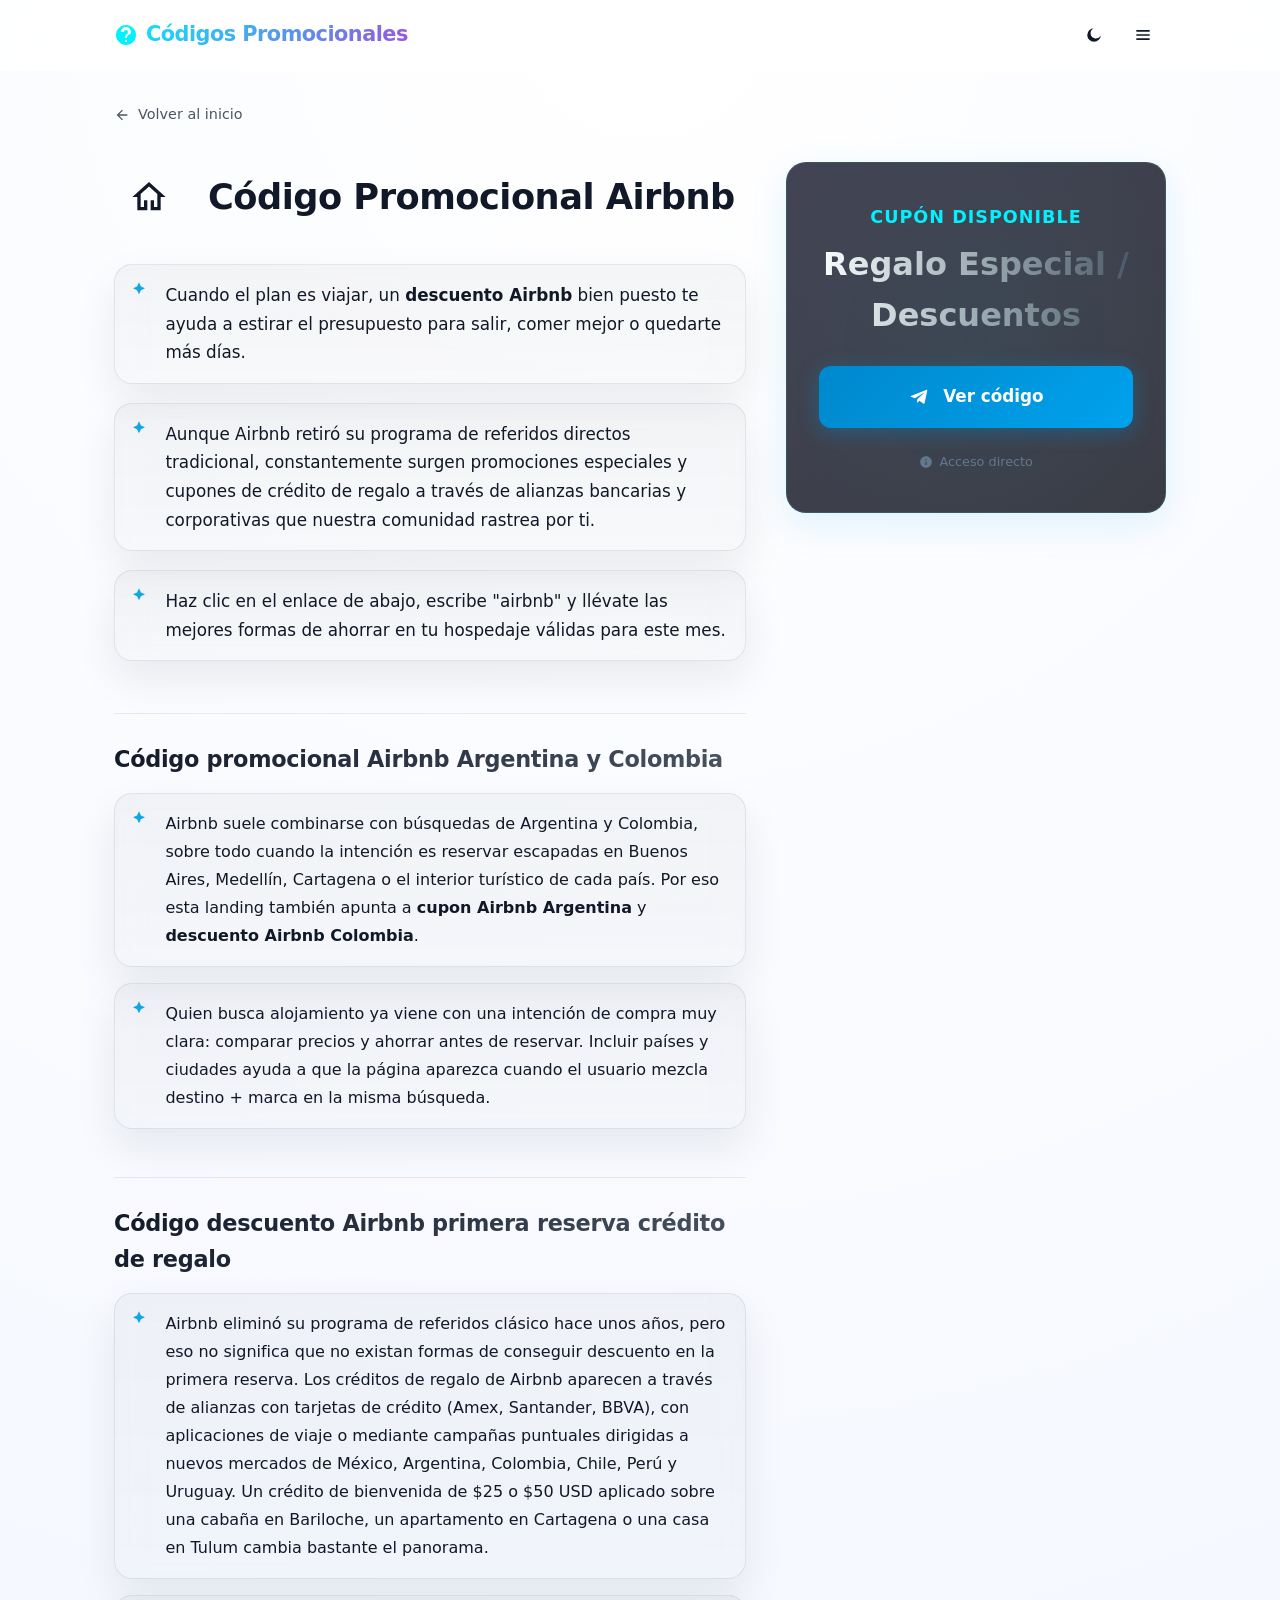
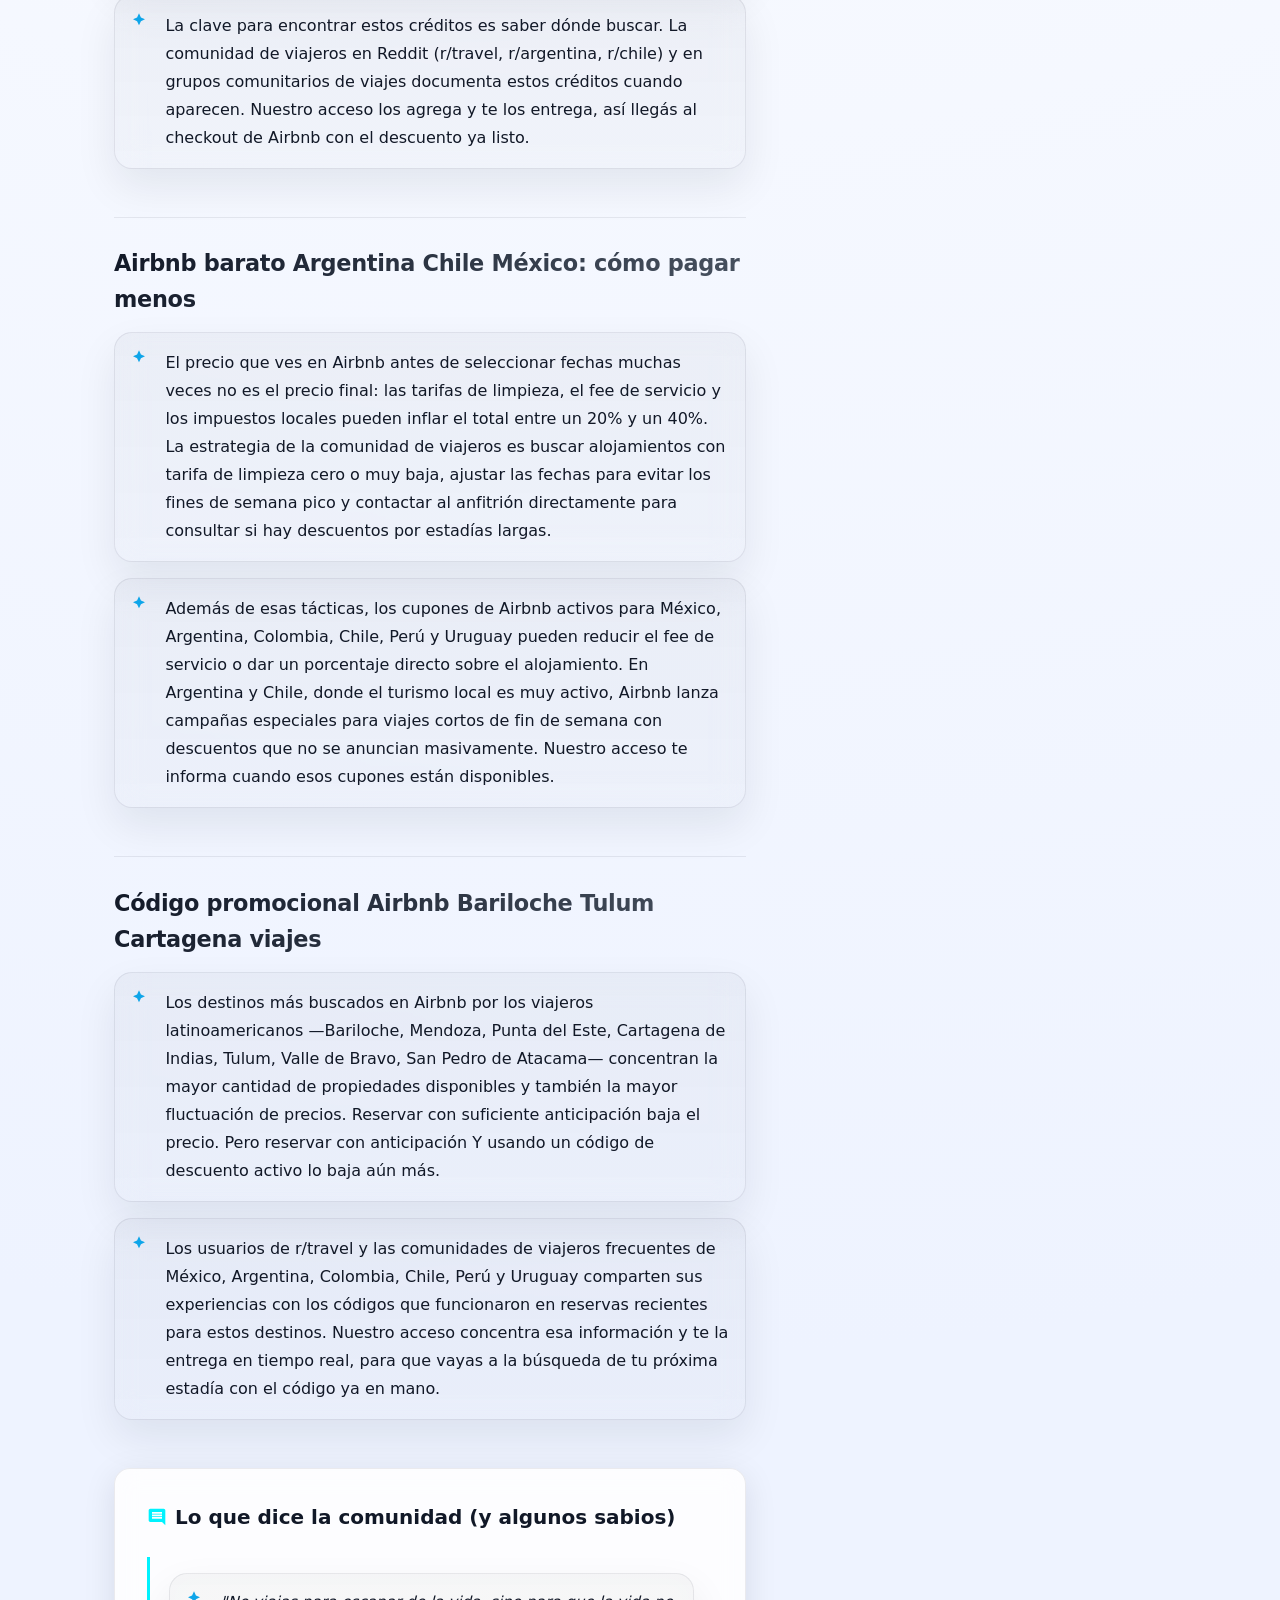
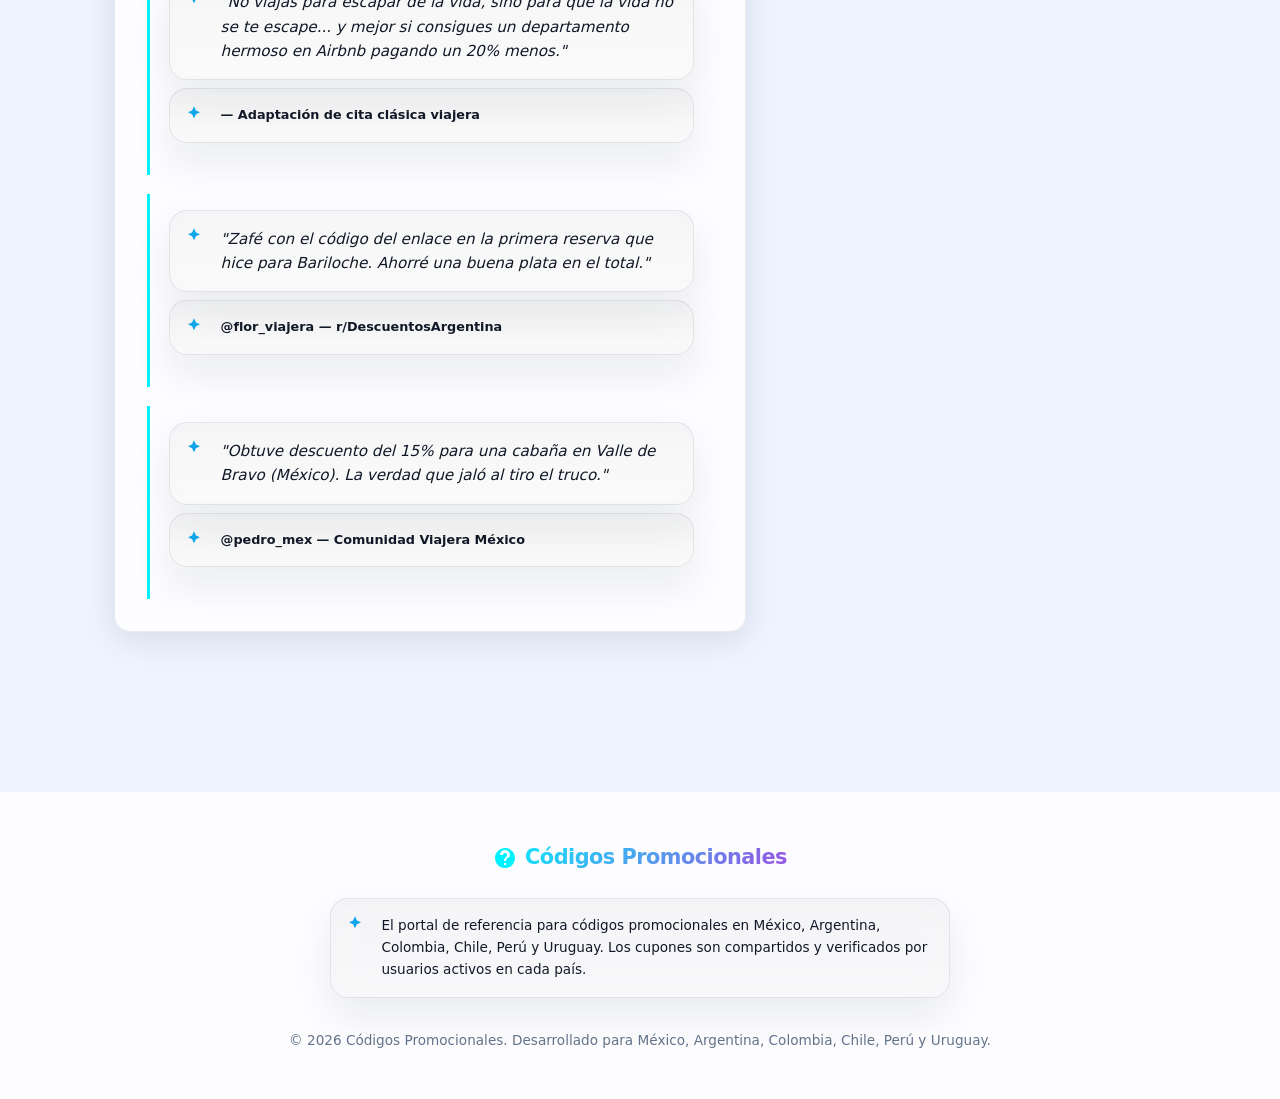
==== commit 877394fd: "Light theme" ====
--- a/airbnb.html
+++ b/airbnb.html
@@ -1,9 +1,10 @@
 <!DOCTYPE html>
 <html lang="es-AR">
-<head> <meta charset="UTF-8"> <meta name="viewport" content="width=device-width, initial-scale=1.0"> <meta name="description" content="Viaja y ahorra en tu alojamiento con el código promocional Airbnb. Cupones y descuentos para primera reserva en México, Argentina, Colombia, Chile, Perú y Uruguay."> <meta name="keywords" content="codigo promocional airbnb, cupon airbnb argentina, cupon airbnb colombia, primera reserva airbnb mexico, descuento alojamiento mexico argentina colombia chile peru uruguay"> <meta name="robots" content="index, follow"> <title>Código Promocional Airbnb | Primera Reserva y Descuento</title> <link rel="canonical" href="https://promocional.store/airbnb.html"> <meta property="og:locale" content="es_AR"> <link rel="alternate" hreflang="es-419" href="https://promocional.store/"> <link rel="alternate" hreflang="es-AR" href="https://promocional.store/mercadolibre.html"> <link rel="alternate" hreflang="es-CO" href="https://promocional.store/rappi.html"> <link rel="alternate" hreflang="es-CL" href="https://promocional.store/pedidosya.html"> <link rel="alternate" hreflang="es-419" href="https://promocional.store/uber.html"> <link rel="alternate" hreflang="es-CO" href="https://promocional.store/didi.html"> <link rel="alternate" hreflang="es-PE" href="https://promocional.store/cabify.html"> <link rel="alternate" hreflang="es-419" href="https://promocional.store/shein.html"> <link rel="alternate" hreflang="es-419" href="https://promocional.store/aliexpress.html"> <link rel="alternate" hreflang="es-AR" href="https://promocional.store/airbnb.html"> <link rel="alternate" hreflang="es-419" href="https://promocional.store/spotify.html"> <link rel="alternate" hreflang="x-default" href="https://promocional.store/"> <meta property="og:site_name" content="promocional.store"> <meta property="og:type" content="article"> <meta property="og:title" content="Código Promocional Airbnb | Primera Reserva y Descuento"> <meta property="og:description" content="Viaja y ahorra en tu alojamiento con el código promocional Airbnb. Cupones y descuentos para primera reserva en México, Argentina, Colombia, Chile, Perú y Uruguay."> <meta property="og:url" content="https://promocional.store/airbnb.html"> <meta property="og:image" content="https://promocional.store/og-cover.png"> <meta name="twitter:card" content="summary_large_image"> <meta name="twitter:title" content="Código Promocional Airbnb | Primera Reserva y Descuento"> <meta name="twitter:description" content="Viaja y ahorra en tu alojamiento con el código promocional Airbnb. Cupones y descuentos para primera reserva en México, Argentina, Colombia, Chile, Perú y Uruguay."> <meta name="twitter:image" content="https://promocional.store/og-cover.png"> <link rel="stylesheet" href="styles.css">
+<head> <meta charset="UTF-8"> <meta name="viewport" content="width=device-width, initial-scale=1.0"> <meta name="description" content="Viaja y ahorra en tu alojamiento con el código promocional Airbnb. Cupones y descuentos para primera reserva en México, Argentina, Colombia, Chile, Perú y Uruguay."> <meta name="keywords" content="codigo promocional airbnb, cupon airbnb argentina, cupon airbnb colombia, primera reserva airbnb mexico, descuento alojamiento mexico argentina colombia chile peru uruguay"> <meta name="robots" content="index, follow"> <title>Código Promocional Airbnb | Primera Reserva y Descuento</title> <link rel="canonical" href="https://promocional.store/airbnb"> <meta property="og:locale" content="es_AR"> <link rel="alternate" hreflang="es-419" href="https://promocional.store/"> <link rel="alternate" hreflang="es-AR" href="https://promocional.store/mercadolibre"> <link rel="alternate" hreflang="es-CO" href="https://promocional.store/rappi"> <link rel="alternate" hreflang="es-CL" href="https://promocional.store/pedidosya"> <link rel="alternate" hreflang="es-419" href="https://promocional.store/uber"> <link rel="alternate" hreflang="es-CO" href="https://promocional.store/didi"> <link rel="alternate" hreflang="es-PE" href="https://promocional.store/cabify"> <link rel="alternate" hreflang="es-419" href="https://promocional.store/shein"> <link rel="alternate" hreflang="es-419" href="https://promocional.store/aliexpress"> <link rel="alternate" hreflang="es-AR" href="https://promocional.store/airbnb"> <link rel="alternate" hreflang="es-419" href="https://promocional.store/spotify"> <link rel="alternate" hreflang="x-default" href="https://promocional.store/"> <meta property="og:site_name" content="promocional.store"> <meta property="og:type" content="article"> <meta property="og:title" content="Código Promocional Airbnb | Primera Reserva y Descuento"> <meta property="og:description" content="Viaja y ahorra en tu alojamiento con el código promocional Airbnb. Cupones y descuentos para primera reserva en México, Argentina, Colombia, Chile, Perú y Uruguay."> <meta property="og:url" content="https://promocional.store/airbnb"> <meta property="og:image" content="https://promocional.store/og-cover.png"> <meta name="twitter:card" content="summary_large_image"> <meta name="twitter:title" content="Código Promocional Airbnb | Primera Reserva y Descuento"> <meta name="twitter:description" content="Viaja y ahorra en tu alojamiento con el código promocional Airbnb. Cupones y descuentos para primera reserva en México, Argentina, Colombia, Chile, Perú y Uruguay."> <meta name="twitter:image" content="https://promocional.store/og-cover.png"> <link rel="stylesheet" href="styles.css">
 </head>
-<body> <!-- Header --> <header> <div class="container nav-container"><a href="index.html" class="logo" id="nav-logo" aria-label="Códigos Promocionales Inicio"> <svg class="logo-icon" viewBox="0 0 24 24"> <path d="M12 2C6.48 2 2 6.48 2 12s4.48 10 10 10 10-4.48 10-10S17.52 2 12 2zm1 17h-2v-2h2v2zm2.07-7.75l-.9.92C13.45 12.9 13 13.5 13 15h-2v-.5c0-1.1.45-2.1 1.17-2.83l1.24-1.26c.37-.36.59-.86.59-1.41 0-1.1-.9-2-2-2s-2 .9-2 2H7c0-2.76 2.24-5 5-5s5 2.24 5 5c0 1.04-.42 1.99-1.07 2.75z"/> </svg> <span>Códigos Promocionales</span> </a> <button class="theme-toggle" type="button" aria-label="Cambiar tema" aria-pressed="false" data-theme-toggle>
-          <svg viewBox="0 0 24 24" aria-hidden="true"><path d="M12 3a9 9 0 1 0 9 9 7 7 0 1 1-9-9z"/></svg> </button> <div class="nav-shell">
-        <button class="menu-toggle" type="button" aria-label="Abrir menú" aria-expanded="false" aria-controls="site-nav" data-menu-toggle> <svg viewBox="0 0 24 24" aria-hidden="true"><path d="M4 6h16v2H4V6zm0 5h16v2H4v-2zm0 5h16v2H4v-2z"/></svg> </button> <nav class="site-nav" id="site-nav" data-site-nav aria-label="Promociones"><a href="mercadolibre.html" title="Código promocional Mercado Libre en Argentina, México, Colombia, Chile, Perú y Uruguay">Mercado Libre</a><a href="rappi.html" title="Código promocional Rappi para primer pedido y envío gratis">Rappi</a><a href="pedidosya.html" title="Código promocional PedidosYa para primer pedido y delivery">PedidosYa</a><a href="uber.html" title="Código promocional Uber para viaje gratis y Uber Eats">Uber</a><a href="didi.html" title="Código promocional DiDi para viajes y comida">DiDi</a><a href="cabify.html" title="Código promocional Cabify para descuento en viajes">Cabify</a><a href="shein.html" title="Código promocional Shein con envío gratis y descuento">Shein</a><a href="aliexpress.html" title="Código promocional AliExpress para primera compra">AliExpress</a><a href="airbnb.html" title="Código promocional Airbnb para primera reserva">Airbnb</a><a href="spotify.html" title="Código promocional Spotify Premium y meses gratis">Spotify</a> </nav> </div> </div> </header> <main class="container"><a href="index.html" class="back-link" id="back-to-home"> <svg viewBox="0 0 24 24"><path d="M20 11H7.83l5.59-5.59L12 4l-8 8 8 8 1.41-1.41L7.83 13H20v-2z"/></svg> Volver al inicio </a> <div class="detail-layout"> <!-- Main Content --> <section class="detail-content"> <div class="detail-header" id="brand-header-section"> <div class="brand-logo-container"> <svg class="brand-icon icon-airbnb" viewBox="0 0 24 24"> <path d="M12 3L2 12h3v8h6v-6h2v6h6v-8h3L12 3zm5 15h-2v-4H9v4H7v-7.81l5-4.5 5 4.5V18z"/> </svg> </div> <h1>Código Promocional Airbnb</h1> </div> <div class="detail-description" id="detail-description-text"> <p> Cuando el plan es viajar, un <strong>descuento Airbnb</strong> bien puesto te ayuda a estirar el presupuesto para salir, comer mejor o quedarte más días. </p> <p> Aunque Airbnb retiró su programa de referidos directos tradicional, constantemente surgen promociones especiales y cupones de crédito de regalo a través de alianzas bancarias y corporativas que nuestra comunidad rastrea por ti. </p> <p> Haz clic en el enlace de abajo, escribe "airbnb" y llévate las mejores formas de ahorrar en tu hospedaje válidas para este mes. </p> </div> <div class="seo-section"> <h2>Código promocional Airbnb Argentina y Colombia</h2> <p>Airbnb suele combinarse con búsquedas de Argentina y Colombia, sobre todo cuando la intención es reservar escapadas en Buenos Aires, Medellín, Cartagena o el interior turístico de cada país. Por eso esta landing también apunta a <strong>cupon Airbnb Argentina</strong> y <strong>descuento Airbnb Colombia</strong>.</p> <p>Quien busca alojamiento ya viene con una intención de compra muy clara: comparar precios y ahorrar antes de reservar. Incluir países y ciudades ayuda a que la página aparezca cuando el usuario mezcla destino + marca en la misma búsqueda.</p> </div> <div class="seo-section"> <h2>Código descuento Airbnb primera reserva crédito de regalo</h2> <p>Airbnb eliminó su programa de referidos clásico hace unos años, pero eso no significa que no existan formas de conseguir descuento en la primera reserva. Los créditos de regalo de Airbnb aparecen a través de alianzas con tarjetas de crédito (Amex, Santander, BBVA), con aplicaciones de viaje o mediante campañas puntuales dirigidas a nuevos mercados de México, Argentina, Colombia, Chile, Perú y Uruguay. Un crédito de bienvenida de $25 o $50 USD aplicado sobre una cabaña en Bariloche, un apartamento en Cartagena o una casa en Tulum cambia bastante el panorama.</p> <p>La clave para encontrar estos créditos es saber dónde buscar. La comunidad de viajeros en Reddit (r/travel, r/argentina, r/chile) y en grupos comunitarios de viajes documenta estos créditos cuando aparecen. Nuestro acceso los agrega y te los entrega, así llegás al checkout de Airbnb con el descuento ya listo.</p> </div> <div class="seo-section"> <h2>Airbnb barato Argentina Chile México: cómo pagar menos</h2> <p>El precio que ves en Airbnb antes de seleccionar fechas muchas veces no es el precio final: las tarifas de limpieza, el fee de servicio y los impuestos locales pueden inflar el total entre un 20% y un 40%. La estrategia de la comunidad de viajeros es buscar alojamientos con tarifa de limpieza cero o muy baja, ajustar las fechas para evitar los fines de semana pico y contactar al anfitrión directamente para consultar si hay descuentos por estadías largas.</p> <p>Además de esas tácticas, los cupones de Airbnb activos para México, Argentina, Colombia, Chile, Perú y Uruguay pueden reducir el fee de servicio o dar un porcentaje directo sobre el alojamiento. En Argentina y Chile, donde el turismo local es muy activo, Airbnb lanza campañas especiales para viajes cortos de fin de semana con descuentos que no se anuncian masivamente. Nuestro acceso te informa cuando esos cupones están disponibles.</p> </div> <div class="seo-section"> <h2>Código promocional Airbnb Bariloche Tulum Cartagena viajes</h2> <p>Los destinos más buscados en Airbnb por los viajeros latinoamericanos —Bariloche, Mendoza, Punta del Este, Cartagena de Indias, Tulum, Valle de Bravo, San Pedro de Atacama— concentran la mayor cantidad de propiedades disponibles y también la mayor fluctuación de precios. Reservar con suficiente anticipación baja el precio. Pero reservar con anticipación Y usando un código de descuento activo lo baja aún más.</p> <p>Los usuarios de r/travel y las comunidades de viajeros frecuentes de México, Argentina, Colombia, Chile, Perú y Uruguay comparten sus experiencias con los códigos que funcionaron en reservas recientes para estos destinos. Nuestro acceso concentra esa información y te la entrega en tiempo real, para que vayas a la búsqueda de tu próxima estadía con el código ya en mano.</p> </div> <!-- Quotes Section --> <div class="quotes-section" id="quotes-block"> <h3> <svg viewBox="0 0 24 24"><path d="M21.99 4c0-1.1-.89-2-1.99-2H4c-1.1 0-2 .9-2 2v12c0 1.1.9 2 2 2h14l4 4-.01-18zM18 14H6v-2h12v2zm0-3H6V9h12v2zm0-3H6V6h12v2z"/></svg> Lo que dice la comunidad (y algunos sabios) </h3> <div class="quote-card"> <p class="quote-text">"No viajas para escapar de la vida, sino para que la vida no se te escape... y mejor si consigues un departamento hermoso en Airbnb pagando un 20% menos."</p> <p class="quote-author">— Adaptación de cita clásica viajera</p> </div> <div class="quote-card"> <p class="quote-text">"Zafé con el código del enlace en la primera reserva que hice para Bariloche. Ahorré una buena plata en el total."</p> <p class="quote-author">@flor_viajera — r/DescuentosArgentina</p> </div> <div class="quote-card"> <p class="quote-text">"Obtuve descuento del 15% para una cabaña en Valle de Bravo (México). La verdad que jaló al tiro el truco."</p> <p class="quote-author">@pedro_mex — Comunidad Viajera México</p> </div> </div> </section> <!-- Sidebar with Coupon action --><aside class="sidebar"> <div class="coupon-box" id="coupon-action-box"> <div class="coupon-title">Cupón Disponible</div> <div class="coupon-value">Regalo Especial / Descuentos</div><a href="https://t.me/CodigoPromocionalBot?start=airbnb" target="_blank" rel="noopener" class="btn-telegram" id="btn-get-coupon"> <svg viewBox="0 0 24 24"> <path d="M9.78 18.65l.28-4.24 7.68-6.94c.33-.3-.07-.46-.51-.17L7.69 13.25l-4.11-1.28c-.89-.28-.91-.89.19-1.33L19.78 4.3c.74-.27 1.38.17 1.14 1.17l-2.72 12.82c-.2 1-.8 1.25-1.63.78l-4.15-3.06-2 1.93c-.22.22-.4.4-.82.4z"/> </svg> Ver código </a> <div class="coupon-info"> <svg viewBox="0 0 24 24"><path d="M12 2C6.48 2 2 6.48 2 12s4.48 10 10 10 10-4.48 10-10S17.52 2 12 2zm1 15h-2v-6h2v6zm0-8h-2V7h2v2z"/></svg> Acceso directo </div> </div> </aside> </div> </main> <!-- Footer --> <footer> <div class="container footer-content"> <div class="logo footer-logo"> <svg class="logo-icon" viewBox="0 0 24 24"> <path d="M12 2C6.48 2 2 6.48 2 12s4.48 10 10 10 10-4.48 10-10S17.52 2 12 2zm1 17h-2v-2h2v2zm2.07-7.75l-.9.92C13.45 12.9 13 13.5 13 15h-2v-.5c0-1.1.45-2.1 1.17-2.83l1.24-1.26c.37-.36.59-.86.59-1.41 0-1.1-.9-2-2-2s-2 .9-2 2H7c0-2.76 2.24-5 5-5s5 2.24 5 5c0 1.04-.42 1.99-1.07 2.75z"/> </svg> <span>Códigos Promocionales</span> </div> <p class="footer-text"> El portal de referencia para códigos promocionales en México, Argentina, Colombia, Chile, Perú y Uruguay. Los cupones son compartidos y verificados por usuarios activos en cada país. </p> <div class="footer-copyright"> &copy; 2026 Códigos Promocionales. Desarrollado para México, Argentina, Colombia, Chile, Perú y Uruguay. </div> </div> </footer> <script src="site.js" defer></script>
+<body> <!-- Header --> <header> <div class="container nav-container"><a href="/" class="logo" id="nav-logo" aria-label="Códigos Promocionales Inicio"> <svg class="logo-icon" viewBox="0 0 24 24"> <path d="M12 2C6.48 2 2 6.48 2 12s4.48 10 10 10 10-4.48 10-10S17.52 2 12 2zm1 17h-2v-2h2v2zm2.07-7.75l-.9.92C13.45 12.9 13 13.5 13 15h-2v-.5c0-1.1.45-2.1 1.17-2.83l1.24-1.26c.37-.36.59-.86.59-1.41 0-1.1-.9-2-2-2s-2 .9-2 2H7c0-2.76 2.24-5 5-5s5 2.24 5 5c0 1.04-.42 1.99-1.07 2.75z"/> </svg> <span>Códigos Promocionales</span> </a>  <div class="nav-shell">
+        <button class="theme-toggle" type="button" aria-label="Cambiar tema" aria-pressed="false" data-theme-toggle>
+          <svg viewBox="0 0 24 24" aria-hidden="true"><path d="M12 3a9 9 0 1 0 9 9 7 7 0 1 1-9-9z"/></svg> </button>
+        <button class="menu-toggle" type="button" aria-label="Abrir menú" aria-expanded="false" aria-controls="site-nav" data-menu-toggle> <svg viewBox="0 0 24 24" aria-hidden="true"><path d="M4 6h16v2H4V6zm0 5h16v2H4v-2zm0 5h16v2H4v-2z"/></svg> </button> <nav class="site-nav" id="site-nav" data-site-nav aria-label="Promociones"><a href="/mercadolibre" title="Código promocional Mercado Libre en Argentina, México, Colombia, Chile, Perú y Uruguay">Mercado Libre</a><a href="/rappi" title="Código promocional Rappi para primer pedido y envío gratis">Rappi</a><a href="/pedidosya" title="Código promocional PedidosYa para primer pedido y delivery">PedidosYa</a><a href="/uber" title="Código promocional Uber para viaje gratis y Uber Eats">Uber</a><a href="/didi" title="Código promocional DiDi para viajes y comida">DiDi</a><a href="/cabify" title="Código promocional Cabify para descuento en viajes">Cabify</a><a href="/shein" title="Código promocional Shein con envío gratis y descuento">Shein</a><a href="/aliexpress" title="Código promocional AliExpress para primera compra">AliExpress</a><a href="/airbnb" title="Código promocional Airbnb para primera reserva">Airbnb</a><a href="/spotify" title="Código promocional Spotify Premium y meses gratis">Spotify</a> </nav> </div> </div> </header> <main class="container"><a href="/" class="back-link" id="back-to-home"> <svg viewBox="0 0 24 24"><path d="M20 11H7.83l5.59-5.59L12 4l-8 8 8 8 1.41-1.41L7.83 13H20v-2z"/></svg> Volver al inicio </a> <div class="detail-layout"> <!-- Main Content --> <section class="detail-content"> <div class="detail-header" id="brand-header-section"> <div class="brand-logo-container"> <svg class="brand-icon icon-airbnb" viewBox="0 0 24 24"> <path d="M12 3L2 12h3v8h6v-6h2v6h6v-8h3L12 3zm5 15h-2v-4H9v4H7v-7.81l5-4.5 5 4.5V18z"/> </svg> </div> <h1>Código Promocional Airbnb</h1> </div> <div class="detail-description" id="detail-description-text"> <p> Cuando el plan es viajar, un <strong>descuento Airbnb</strong> bien puesto te ayuda a estirar el presupuesto para salir, comer mejor o quedarte más días. </p> <p> Aunque Airbnb retiró su programa de referidos directos tradicional, constantemente surgen promociones especiales y cupones de crédito de regalo a través de alianzas bancarias y corporativas que nuestra comunidad rastrea por ti. </p> <p> Haz clic en el enlace de abajo, escribe "airbnb" y llévate las mejores formas de ahorrar en tu hospedaje válidas para este mes. </p> </div> <div class="seo-section"> <h2>Código promocional Airbnb Argentina y Colombia</h2> <p>Airbnb suele combinarse con búsquedas de Argentina y Colombia, sobre todo cuando la intención es reservar escapadas en Buenos Aires, Medellín, Cartagena o el interior turístico de cada país. Por eso esta landing también apunta a <strong>cupon Airbnb Argentina</strong> y <strong>descuento Airbnb Colombia</strong>.</p> <p>Quien busca alojamiento ya viene con una intención de compra muy clara: comparar precios y ahorrar antes de reservar. Incluir países y ciudades ayuda a que la página aparezca cuando el usuario mezcla destino + marca en la misma búsqueda.</p> </div> <div class="seo-section"> <h2>Código descuento Airbnb primera reserva crédito de regalo</h2> <p>Airbnb eliminó su programa de referidos clásico hace unos años, pero eso no significa que no existan formas de conseguir descuento en la primera reserva. Los créditos de regalo de Airbnb aparecen a través de alianzas con tarjetas de crédito (Amex, Santander, BBVA), con aplicaciones de viaje o mediante campañas puntuales dirigidas a nuevos mercados de México, Argentina, Colombia, Chile, Perú y Uruguay. Un crédito de bienvenida de $25 o $50 USD aplicado sobre una cabaña en Bariloche, un apartamento en Cartagena o una casa en Tulum cambia bastante el panorama.</p> <p>La clave para encontrar estos créditos es saber dónde buscar. La comunidad de viajeros en Reddit (r/travel, r/argentina, r/chile) y en grupos comunitarios de viajes documenta estos créditos cuando aparecen. Nuestro acceso los agrega y te los entrega, así llegás al checkout de Airbnb con el descuento ya listo.</p> </div> <div class="seo-section"> <h2>Airbnb barato Argentina Chile México: cómo pagar menos</h2> <p>El precio que ves en Airbnb antes de seleccionar fechas muchas veces no es el precio final: las tarifas de limpieza, el fee de servicio y los impuestos locales pueden inflar el total entre un 20% y un 40%. La estrategia de la comunidad de viajeros es buscar alojamientos con tarifa de limpieza cero o muy baja, ajustar las fechas para evitar los fines de semana pico y contactar al anfitrión directamente para consultar si hay descuentos por estadías largas.</p> <p>Además de esas tácticas, los cupones de Airbnb activos para México, Argentina, Colombia, Chile, Perú y Uruguay pueden reducir el fee de servicio o dar un porcentaje directo sobre el alojamiento. En Argentina y Chile, donde el turismo local es muy activo, Airbnb lanza campañas especiales para viajes cortos de fin de semana con descuentos que no se anuncian masivamente. Nuestro acceso te informa cuando esos cupones están disponibles.</p> </div> <div class="seo-section"> <h2>Código promocional Airbnb Bariloche Tulum Cartagena viajes</h2> <p>Los destinos más buscados en Airbnb por los viajeros latinoamericanos —Bariloche, Mendoza, Punta del Este, Cartagena de Indias, Tulum, Valle de Bravo, San Pedro de Atacama— concentran la mayor cantidad de propiedades disponibles y también la mayor fluctuación de precios. Reservar con suficiente anticipación baja el precio. Pero reservar con anticipación Y usando un código de descuento activo lo baja aún más.</p> <p>Los usuarios de r/travel y las comunidades de viajeros frecuentes de México, Argentina, Colombia, Chile, Perú y Uruguay comparten sus experiencias con los códigos que funcionaron en reservas recientes para estos destinos. Nuestro acceso concentra esa información y te la entrega en tiempo real, para que vayas a la búsqueda de tu próxima estadía con el código ya en mano.</p> </div> <!-- Quotes Section --> <div class="quotes-section" id="quotes-block"> <h3> <svg viewBox="0 0 24 24"><path d="M21.99 4c0-1.1-.89-2-1.99-2H4c-1.1 0-2 .9-2 2v12c0 1.1.9 2 2 2h14l4 4-.01-18zM18 14H6v-2h12v2zm0-3H6V9h12v2zm0-3H6V6h12v2z"/></svg> Lo que dice la comunidad (y algunos sabios) </h3> <div class="quote-card"> <p class="quote-text">"No viajas para escapar de la vida, sino para que la vida no se te escape... y mejor si consigues un departamento hermoso en Airbnb pagando un 20% menos."</p> <p class="quote-author">— Adaptación de cita clásica viajera</p> </div> <div class="quote-card"> <p class="quote-text">"Zafé con el código del enlace en la primera reserva que hice para Bariloche. Ahorré una buena plata en el total."</p> <p class="quote-author">@flor_viajera — r/DescuentosArgentina</p> </div> <div class="quote-card"> <p class="quote-text">"Obtuve descuento del 15% para una cabaña en Valle de Bravo (México). La verdad que jaló al tiro el truco."</p> <p class="quote-author">@pedro_mex — Comunidad Viajera México</p> </div> </div> </section> <!-- Sidebar with Coupon action --><aside class="sidebar"> <div class="coupon-box" id="coupon-action-box"> <div class="coupon-title">Cupón Disponible</div> <div class="coupon-value">Regalo Especial / Descuentos</div><a href="https://t.me/CodigoPromocionalBot?start=airbnb" target="_blank" rel="noopener" class="btn-telegram" id="btn-get-coupon"> <svg viewBox="0 0 24 24"> <path d="M9.78 18.65l.28-4.24 7.68-6.94c.33-.3-.07-.46-.51-.17L7.69 13.25l-4.11-1.28c-.89-.28-.91-.89.19-1.33L19.78 4.3c.74-.27 1.38.17 1.14 1.17l-2.72 12.82c-.2 1-.8 1.25-1.63.78l-4.15-3.06-2 1.93c-.22.22-.4.4-.82.4z"/> </svg> Ver código </a> <div class="coupon-info"> <svg viewBox="0 0 24 24"><path d="M12 2C6.48 2 2 6.48 2 12s4.48 10 10 10 10-4.48 10-10S17.52 2 12 2zm1 15h-2v-6h2v6zm0-8h-2V7h2v2z"/></svg> Acceso directo </div> </div> </aside> </div> </main> <!-- Footer --> <footer> <div class="container footer-content"> <div class="logo footer-logo"> <svg class="logo-icon" viewBox="0 0 24 24"> <path d="M12 2C6.48 2 2 6.48 2 12s4.48 10 10 10 10-4.48 10-10S17.52 2 12 2zm1 17h-2v-2h2v2zm2.07-7.75l-.9.92C13.45 12.9 13 13.5 13 15h-2v-.5c0-1.1.45-2.1 1.17-2.83l1.24-1.26c.37-.36.59-.86.59-1.41 0-1.1-.9-2-2-2s-2 .9-2 2H7c0-2.76 2.24-5 5-5s5 2.24 5 5c0 1.04-.42 1.99-1.07 2.75z"/> </svg> <span>Códigos Promocionales</span> </div> <p class="footer-text"> El portal de referencia para códigos promocionales en México, Argentina, Colombia, Chile, Perú y Uruguay. Los cupones son compartidos y verificados por usuarios activos en cada país. </p> <div class="footer-copyright"> &copy; 2026 Códigos Promocionales. Desarrollado para México, Argentina, Colombia, Chile, Perú y Uruguay. </div> </div> </footer> <script src="site.js" defer></script>
 </body>
 </html>
--- a/styles.css
+++ b/styles.css
@@ -6,183 +6,206 @@
 
 /* Variables de Diseño */
 :root {
-  --bg-color: #050508;
-  --bg-gradient: radial-gradient(circle at 50% 0%, #151329 0%, #050508 70%);
-  --card-bg: rgba(18, 17, 28, 0.75);
-  --card-border: rgba(255, 255, 255, 0.07);
-  --card-border-hover: rgba(0, 242, 254, 0.3);
-  --surface-elevated: rgba(255, 255, 255, 0.04);
-  --surface-muted: rgba(255, 255, 255, 0.02);
-  --panel-shadow: 0 16px 48px rgba(0, 0, 0, 0.22);
-  --header-bg: rgba(5, 5, 8, 0.7);
-  --footer-bg: rgba(5, 5, 8, 0.9);
-  
-  /* Paleta Neon & Premium */
-  --primary: #00f2fe;
-  --primary-rgb: 0, 242, 254;
-  --secondary: #9b51e0;
-  --secondary-rgb: 155, 81, 224;
-  --text-main: #f6f8ff;
-  --text-muted: #c6cce0;
-  --text-dark: #94a0bb;
-  --text-strong: #ffffff;
-  --icon-tint: #00f2fe;
-  
-  /* Fuentes optimizadas del sistema (Cero descargas de red, render inmediato) */
-  --font-stack: system-ui, -apple-system, BlinkMacSystemFont, "Segoe UI", Roboto, "Helvetica Neue", Arial, sans-serif;
-  
-  /* Transiciones y Sombras */
-  --transition: all 0.3s cubic-bezier(0.25, 0.8, 0.25, 1);
-  --glow-shadow: 0 8px 32px 0 rgba(0, 242, 254, 0.15);
-  --glass-shadow: 0 8px 32px 0 rgba(0, 0, 0, 0.37);
+    --bg-color: #050508;
+    --bg-gradient: radial-gradient(circle at 50% 0%, #151329 0%, #050508 70%);
+    --card-bg: rgba(18, 17, 28, 0.75);
+    --card-border: rgba(255, 255, 255, 0.07);
+    --card-border-hover: rgba(0, 242, 254, 0.3);
+    --surface-elevated: rgba(255, 255, 255, 0.04);
+    --surface-muted: rgba(255, 255, 255, 0.02);
+    --panel-shadow: 0 16px 48px rgba(0, 0, 0, 0.22);
+    --header-bg: rgba(5, 5, 8, 0.7);
+    --footer-bg: rgba(5, 5, 8, 0.9);
+
+    /* Paleta Neon & Premium */
+    --primary: #00f2fe;
+    --primary-rgb: 0, 242, 254;
+    --secondary: #9b51e0;
+    --secondary-rgb: 155, 81, 224;
+    --text-main: #f6f8ff;
+    --text-muted: #c6cce0;
+    --text-dark: #94a0bb;
+    --text-strong: #ffffff;
+    --icon-tint: #00f2fe;
+
+    /* Fuentes optimizadas del sistema (Cero descargas de red, render inmediato) */
+    --font-stack:
+        system-ui, -apple-system, BlinkMacSystemFont, "Segoe UI", Roboto,
+        "Helvetica Neue", Arial, sans-serif;
+
+    /* Transiciones y Sombras */
+    --transition: all 0.3s cubic-bezier(0.25, 0.8, 0.25, 1);
+    --glow-shadow: 0 8px 32px 0 rgba(0, 242, 254, 0.15);
+    --glass-shadow: 0 8px 32px 0 rgba(0, 0, 0, 0.37);
 }
 
 [data-theme="light"] {
-  --bg-color: #f5f7fb;
-  --bg-gradient: radial-gradient(circle at 50% 0%, #ffffff 0%, #eef3ff 68%);
-  --card-bg: rgba(255, 255, 255, 0.84);
-  --card-border: rgba(20, 24, 39, 0.08);
-  --card-border-hover: rgba(0, 136, 204, 0.22);
-  --surface-elevated: rgba(18, 24, 39, 0.04);
-  --surface-muted: rgba(18, 24, 39, 0.02);
-  --panel-shadow: 0 18px 42px rgba(17, 24, 39, 0.08);
-  --header-bg: rgba(255, 255, 255, 0.78);
-  --footer-bg: rgba(255, 255, 255, 0.88);
-  --text-main: #111827;
-  --text-muted: #4b5563;
-  --text-dark: #64748b;
-  --text-strong: #0f172a;
-  --icon-tint: #0ea5e9;
-  --glow-shadow: 0 12px 36px rgba(14, 165, 233, 0.12);
-  --glass-shadow: 0 8px 32px rgba(15, 23, 42, 0.10);
+    --bg-color: #f5f7fb;
+    --bg-gradient: radial-gradient(circle at 50% 0%, #ffffff 0%, #eef3ff 68%);
+    --card-bg: rgba(255, 255, 255, 0.84);
+    --card-border: rgba(20, 24, 39, 0.08);
+    --card-border-hover: rgba(0, 136, 204, 0.22);
+    --surface-elevated: rgba(18, 24, 39, 0.04);
+    --surface-muted: rgba(18, 24, 39, 0.02);
+    --panel-shadow: 0 18px 42px rgba(17, 24, 39, 0.08);
+    --header-bg: rgba(255, 255, 255, 0.78);
+    --footer-bg: rgba(255, 255, 255, 0.88);
+    --text-main: #111827;
+    --text-muted: #4b5563;
+    --text-dark: #64748b;
+    --text-strong: #0f172a;
+    --icon-tint: #0ea5e9;
+    --glow-shadow: 0 12px 36px rgba(14, 165, 233, 0.12);
+    --glass-shadow: 0 8px 32px rgba(15, 23, 42, 0.1);
 }
 
 /* Reset y Estilos Base */
-*, *::before, *::after {
-  box-sizing: border-box;
-  margin: 0;
-  padding: 0;
+*,
+*::before,
+*::after {
+    box-sizing: border-box;
+    margin: 0;
+    padding: 0;
 }
 
 html {
-  font-family: var(--font-stack);
-  scroll-behavior: smooth;
-  color-collapse: separate;
-  background-color: var(--bg-color);
-  -webkit-text-size-adjust: 100%;
+    font-family: var(--font-stack);
+    scroll-behavior: smooth;
+    color-collapse: separate;
+    background-color: var(--bg-color);
+    -webkit-text-size-adjust: 100%;
 }
 
 body {
-  background: var(--bg-gradient);
-  color: var(--text-main);
-  min-height: 100vh;
-  line-height: 1.6;
-  overflow-x: hidden;
-  position: relative;
+    background: var(--bg-gradient);
+    color: var(--text-main);
+    min-height: 100vh;
+    line-height: 1.6;
+    overflow-x: hidden;
+    position: relative;
 }
 
 /* Globos de gradiente de fondo (SaaS Look) */
 body::before {
-  content: "";
-  position: absolute;
-  top: -10%;
-  left: 20%;
-  width: 50vw;
-  height: 50vw;
-  background: radial-gradient(circle, rgba(0, 242, 254, 0.08) 0%, rgba(155, 81, 224, 0.05) 50%, rgba(0,0,0,0) 100%);
-  z-index: -1;
-  pointer-events: none;
+    content: "";
+    position: absolute;
+    top: -10%;
+    left: 20%;
+    width: 50vw;
+    height: 50vw;
+    background: radial-gradient(
+        circle,
+        rgba(0, 242, 254, 0.08) 0%,
+        rgba(155, 81, 224, 0.05) 50%,
+        rgba(0, 0, 0, 0) 100%
+    );
+    z-index: -1;
+    pointer-events: none;
 }
 
 body::after {
-  content: "";
-  position: absolute;
-  bottom: 10%;
-  right: -10%;
-  width: 40vw;
-  height: 40vw;
-  background: radial-gradient(circle, rgba(155, 81, 224, 0.06) 0%, rgba(0, 242, 254, 0.03) 60%, rgba(0,0,0,0) 100%);
-  z-index: -1;
-  pointer-events: none;
+    content: "";
+    position: absolute;
+    bottom: 10%;
+    right: -10%;
+    width: 40vw;
+    height: 40vw;
+    background: radial-gradient(
+        circle,
+        rgba(155, 81, 224, 0.06) 0%,
+        rgba(0, 242, 254, 0.03) 60%,
+        rgba(0, 0, 0, 0) 100%
+    );
+    z-index: -1;
+    pointer-events: none;
 }
 
 /* Contenedor Principal */
 .container {
-  max-width: 1100px;
-  margin: 0 auto;
-  padding: 0 1.5rem;
+    max-width: 1100px;
+    margin: 0 auto;
+    padding: 0 1.5rem;
 }
 
 /* Encabezado / Barra de Navegación */
 header {
-  position: sticky;
-  top: 0;
-  z-index: 100;
-  background: var(--header-bg);
-  backdrop-filter: blur(16px);
-  -webkit-backdrop-filter: blur(16px);
-  border-bottom: 1px solid rgba(255, 255, 255, 0.05);
-  transition: var(--transition);
+    position: sticky;
+    top: 0;
+    z-index: 100;
+    background: var(--header-bg);
+    backdrop-filter: blur(16px);
+    -webkit-backdrop-filter: blur(16px);
+    border-bottom: 1px solid rgba(255, 255, 255, 0.05);
+    transition: var(--transition);
 }
 
 .nav-container {
-  display: flex;
-  justify-content: space-between;
-  align-items: center;
-  height: 70px;
+    display: flex;
+    justify-content: space-between;
+    align-items: center;
+    height: 70px;
 }
 
 .nav-shell {
-  position: relative;
-  display: flex;
-  align-items: center;
-  gap: 0.5rem;
+    position: relative;
+    display: flex;
+    align-items: center;
+    gap: 0.2rem;
 }
 
 .logo {
-  font-size: 1.3rem;
-  font-weight: 800;
-  text-decoration: none;
-  color: #fff;
-  display: flex;
-  align-items: center;
-  gap: 0.5rem;
-  background: linear-gradient(135deg, var(--primary) 0%, var(--secondary) 100%);
-  -webkit-background-clip: text;
-  -webkit-text-fill-color: transparent;
-  letter-spacing: -0.5px;
+    font-size: 1.3rem;
+    font-weight: 800;
+    text-decoration: none;
+    color: #fff;
+    display: flex;
+    align-items: center;
+    gap: 0.5rem;
+    background: linear-gradient(
+        135deg,
+        var(--primary) 0%,
+        var(--secondary) 100%
+    );
+    -webkit-background-clip: text;
+    -webkit-text-fill-color: transparent;
+    letter-spacing: -0.5px;
 }
 
 .logo-icon {
-  width: 24px;
-  height: 24px;
-  fill: var(--primary);
+    width: 24px;
+    height: 24px;
+    fill: var(--primary);
 }
 
 .theme-toggle,
 .menu-toggle {
-  width: 46px;
-  height: 46px;
-  display: inline-flex;
-  align-items: center;
-  justify-content: center;
-  border-radius: 999px;
-  border: 1px solid rgba(255, 255, 255, 0.08);
-  background: rgba(255, 255, 255, 0.03);
-  color: var(--text-main);
-  cursor: pointer;
-  transition: var(--transition);
+    width: 46px;
+    height: 46px;
+    display: inline-flex;
+    align-items: center;
+    justify-content: center;
+    border-radius: 999px;
+    color: var(--text-main);
+    cursor: pointer;
+    transition: var(--transition);
+}
+
+.menu-toggle {
+    border: 1px solid rgba(255, 255, 255, 0.08);
+    background: rgba(255, 255, 255, 0.03);
 }
 
 .theme-toggle {
-  color: var(--text-main);
+    border: none;
+    background: none;
+    color: var(--text-main);
 }
 
 .theme-toggle:hover,
 .menu-toggle:hover {
-  border-color: rgba(0, 242, 254, 0.3);
-  color: var(--primary);
-  transform: translateY(-1px);
+    border-color: rgba(0, 242, 254, 0.3);
+    color: var(--primary);
+    transform: translateY(-1px);
 }
 
 .menu-toggle:focus-visible,
@@ -190,144 +213,149 @@
 .btn-telegram:focus-visible,
 .back-link:focus-visible,
 .brand-card:focus-visible {
-  outline: 2px solid rgba(0, 242, 254, 0.9);
-  outline-offset: 3px;
+    outline: 2px solid rgba(0, 242, 254, 0.9);
+    outline-offset: 3px;
 }
 
 .menu-toggle svg {
-  width: 20px;
-  height: 20px;
-  fill: currentColor;
+    width: 20px;
+    height: 20px;
+    fill: currentColor;
 }
 
 .theme-toggle svg {
-  width: 18px;
-  height: 18px;
-  fill: currentColor;
+    width: 18px;
+    height: 18px;
+    fill: currentColor;
 }
 
 .site-nav {
-  position: absolute;
-  right: 0;
-  top: calc(100% + 12px);
-  width: min(92vw, 320px);
-  padding: 0.65rem;
-  border: 1px solid rgba(255, 255, 255, 0.08);
-  border-radius: 18px;
-  background: rgba(5, 5, 8, 0.94);
-  box-shadow: var(--glass-shadow);
-  backdrop-filter: blur(18px);
-  -webkit-backdrop-filter: blur(18px);
-  display: grid;
-  gap: 0.35rem;
-  opacity: 0;
-  visibility: hidden;
-  transform: translateY(-8px);
-  transition: var(--transition);
-  z-index: 110;
+    position: absolute;
+    right: 0;
+    top: calc(100% + 12px);
+    width: min(92vw, 320px);
+    padding: 0.65rem;
+    border: 1px solid var(--card-border);
+    border-radius: 18px;
+    background: var(--card-bg);
+    box-shadow: var(--glass-shadow);
+    backdrop-filter: blur(18px);
+    -webkit-backdrop-filter: blur(18px);
+    display: grid;
+    gap: 0.35rem;
+    opacity: 0;
+    visibility: hidden;
+    transform: translateY(-8px);
+    transition: var(--transition);
+    z-index: 110;
 }
 
 .site-nav.is-open {
-  opacity: 1;
-  visibility: visible;
-  transform: translateY(0);
+    opacity: 1;
+    visibility: visible;
+    transform: translateY(0);
 }
 
 .site-nav a {
-  display: flex;
-  align-items: center;
-  min-height: 44px;
-  padding: 0.45rem 0.75rem;
-  border-radius: 12px;
-  color: var(--text-main);
-  text-decoration: none;
-  font-size: 0.95rem;
-  font-weight: 600;
-  transition: var(--transition);
+    display: flex;
+    align-items: center;
+    min-height: 44px;
+    padding: 0.45rem 0.75rem;
+    border-radius: 12px;
+    color: var(--text-main);
+    text-decoration: none;
+    font-size: 0.95rem;
+    font-weight: 600;
+    transition: var(--transition);
 }
 
 .site-nav a:hover {
-  background: rgba(255, 255, 255, 0.04);
-  color: var(--primary);
+    background: rgba(255, 255, 255, 0.04);
+    color: var(--primary);
 }
 
 .site-nav a[aria-current="page"] {
-  background: rgba(0, 242, 254, 0.08);
-  color: var(--primary);
+    background: rgba(0, 242, 254, 0.08);
+    color: var(--primary);
 }
 
 /* Hero Section */
 .hero {
-  text-align: center;
-  padding: 5rem 1rem 3rem 1rem;
-  position: relative;
+    text-align: center;
+    padding: 5rem 1rem 3rem 1rem;
+    position: relative;
 }
 
 .hero h1 {
-  font-size: 3rem;
-  font-weight: 800;
-  line-height: 1.15;
-  margin-bottom: 1.5rem;
-  letter-spacing: -1px;
+    font-size: 3rem;
+    font-weight: 800;
+    line-height: 1.15;
+    margin-bottom: 1.5rem;
+    letter-spacing: -1px;
 }
 
 .hero h1 span {
-  background: linear-gradient(135deg, var(--primary) 0%, #00b8ff 50%, var(--secondary) 100%);
-  -webkit-background-clip: text;
-  -webkit-text-fill-color: transparent;
+    background: linear-gradient(
+        135deg,
+        var(--primary) 0%,
+        #00b8ff 50%,
+        var(--secondary) 100%
+    );
+    -webkit-background-clip: text;
+    -webkit-text-fill-color: transparent;
 }
 
 .hero-subtitle {
-  font-size: 1.15rem;
-  color: var(--text-muted);
-  max-width: 650px;
-  margin: 0 auto 2.5rem auto;
-  font-weight: 400;
+    font-size: 1.15rem;
+    color: var(--text-muted);
+    max-width: 650px;
+    margin: 0 auto 2.5rem auto;
+    font-weight: 400;
 }
 
 .hero-kicker {
-  max-width: 780px;
-  margin: 0 auto 1.25rem auto;
-  color: var(--text-muted);
-  text-align: center;
-  font-size: 0.98rem;
+    max-width: 780px;
+    margin: 0 auto 1.25rem auto;
+    color: var(--text-muted);
+    text-align: center;
+    font-size: 0.98rem;
 }
 
 .query-list {
-  display: grid;
-  gap: 1rem;
-  margin-top: 2rem;
-  grid-template-columns: repeat(auto-fit, minmax(240px, 1fr));
+    display: grid;
+    gap: 1rem;
+    margin-top: 2rem;
+    grid-template-columns: repeat(auto-fit, minmax(240px, 1fr));
 }
 
 .query-card {
-  display: block;
-  padding: 1.1rem 1.15rem;
-  border-radius: 16px;
-  text-decoration: none;
-  color: var(--text-main);
-  background: rgba(255, 255, 255, 0.03);
-  border: 1px solid var(--card-border);
-  transition: var(--transition);
+    display: block;
+    padding: 1.1rem 1.15rem;
+    border-radius: 16px;
+    text-decoration: none;
+    color: var(--text-main);
+    background: rgba(255, 255, 255, 0.03);
+    border: 1px solid var(--card-border);
+    transition: var(--transition);
 }
 
 .query-card:hover {
-  transform: translateY(-3px);
-  border-color: rgba(0, 242, 254, 0.25);
-  box-shadow: var(--glow-shadow);
+    transform: translateY(-3px);
+    border-color: rgba(0, 242, 254, 0.25);
+    box-shadow: var(--glow-shadow);
 }
 
 .query-card h2,
 .query-card h3 {
-  font-size: 1.05rem;
-  margin-bottom: 0.4rem;
-  letter-spacing: -0.2px;
+    font-size: 1.05rem;
+    margin-bottom: 0.4rem;
+    letter-spacing: -0.2px;
 }
 
 .query-card p {
-  color: var(--text-muted);
-  font-size: 0.92rem;
-  line-height: 1.55;
+    color: var(--text-muted);
+    font-size: 0.92rem;
+    line-height: 1.55;
 }
 
 .hero-subtitle,
@@ -338,13 +366,17 @@
 .quote-text,
 .quote-author,
 .footer-text {
-  position: relative;
-  background: linear-gradient(180deg, var(--surface-elevated), var(--surface-muted));
-  border: 1px solid var(--card-border);
-  border-radius: 18px;
-  box-shadow: var(--panel-shadow);
-  backdrop-filter: blur(14px);
-  -webkit-backdrop-filter: blur(14px);
+    position: relative;
+    background: linear-gradient(
+        180deg,
+        var(--surface-elevated),
+        var(--surface-muted)
+    );
+    border: 1px solid var(--card-border);
+    border-radius: 18px;
+    box-shadow: var(--panel-shadow);
+    backdrop-filter: blur(14px);
+    -webkit-backdrop-filter: blur(14px);
 }
 
 .hero-subtitle,
@@ -355,7 +387,7 @@
 .quote-text,
 .quote-author,
 .footer-text {
-  padding: 1rem 1rem 1rem 3.15rem;
+    padding: 1rem 1rem 1rem 3.15rem;
 }
 
 .hero-subtitle::before,
@@ -366,15 +398,17 @@
 .quote-text::before,
 .quote-author::before,
 .footer-text::before {
-  content: "";
-  position: absolute;
-  left: 1rem;
-  top: 1rem;
-  width: 16px;
-  height: 16px;
-  background-color: var(--icon-tint);
-  -webkit-mask: url("data:image/svg+xml,%3Csvg xmlns='http://www.w3.org/2000/svg' viewBox='0 0 24 24'%3E%3Cpath d='M12 2l2.9 6.2L21 11l-6.1 2.8L12 20l-2.9-6.2L3 11l6.1-2.8L12 2z'/%3E%3C/svg%3E") center / contain no-repeat;
-  mask: url("data:image/svg+xml,%3Csvg xmlns='http://www.w3.org/2000/svg' viewBox='0 0 24 24'%3E%3Cpath d='M12 2l2.9 6.2L21 11l-6.1 2.8L12 20l-2.9-6.2L3 11l6.1-2.8L12 2z'/%3E%3C/svg%3E") center / contain no-repeat;
+    content: "";
+    position: absolute;
+    left: 1rem;
+    top: 1rem;
+    width: 16px;
+    height: 16px;
+    background-color: var(--icon-tint);
+    -webkit-mask: url("data:image/svg+xml,%3Csvg xmlns='http://www.w3.org/2000/svg' viewBox='0 0 24 24'%3E%3Cpath d='M12 2l2.9 6.2L21 11l-6.1 2.8L12 20l-2.9-6.2L3 11l6.1-2.8L12 2z'/%3E%3C/svg%3E")
+        center / contain no-repeat;
+    mask: url("data:image/svg+xml,%3Csvg xmlns='http://www.w3.org/2000/svg' viewBox='0 0 24 24'%3E%3Cpath d='M12 2l2.9 6.2L21 11l-6.1 2.8L12 20l-2.9-6.2L3 11l6.1-2.8L12 2z'/%3E%3C/svg%3E")
+        center / contain no-repeat;
 }
 
 .detail-description p,
@@ -382,176 +416,200 @@
 .query-card p,
 .quote-text,
 .quote-author {
-  margin-bottom: 1rem;
+    margin-bottom: 1rem;
 }
 
 .hero-subtitle,
 .hero-kicker {
-  text-align: left;
-  max-width: 780px;
+    text-align: left;
+    max-width: 780px;
 }
 
 .quote-text {
-  font-style: italic;
-  color: var(--text-main);
+    font-style: italic;
+    color: var(--text-main);
 }
 
 .quote-author {
-  color: var(--text-dark);
+    color: var(--text-dark);
 }
 
 .footer-text {
-  max-width: 620px;
-  line-height: 1.6;
-  text-align: left;
+    max-width: 620px;
+    line-height: 1.6;
+    text-align: left;
 }
 
 .badge {
-  display: inline-flex;
-  align-items: center;
-  gap: 0.5rem;
-  background: rgba(0, 242, 254, 0.07);
-  border: 1px solid rgba(0, 242, 254, 0.2);
-  color: var(--primary);
-  padding: 0.4rem 0.8rem;
-  border-radius: 9999px;
-  font-size: 0.8rem;
-  font-weight: 600;
-  text-transform: uppercase;
-  letter-spacing: 0.5px;
-  margin-bottom: 1.5rem;
+    display: inline-flex;
+    align-items: center;
+    gap: 0.5rem;
+    background: rgba(0, 242, 254, 0.07);
+    border: 1px solid rgba(0, 242, 254, 0.2);
+    color: var(--primary);
+    padding: 0.4rem 0.8rem;
+    border-radius: 9999px;
+    font-size: 0.8rem;
+    font-weight: 600;
+    text-transform: uppercase;
+    letter-spacing: 0.5px;
+    margin-bottom: 1.5rem;
 }
 
 /* Grid de Marcas */
 .brand-grid {
-  display: grid;
-  grid-template-columns: repeat(auto-fill, minmax(320px, 1fr));
-  gap: 1.5rem;
-  padding: 2rem 0 5rem 0;
+    display: grid;
+    grid-template-columns: repeat(auto-fill, minmax(320px, 1fr));
+    gap: 1.5rem;
+    padding: 2rem 0 5rem 0;
 }
 
 .brand-card {
-  background: var(--card-bg);
-  border: 1px solid var(--card-border);
-  border-radius: 16px;
-  padding: 2rem;
-  text-decoration: none;
-  color: var(--text-main);
-  transition: var(--transition);
-  position: relative;
-  overflow: hidden;
-  box-shadow: var(--glass-shadow);
-  backdrop-filter: blur(12px);
-  -webkit-backdrop-filter: blur(12px);
-  display: flex;
-  flex-direction: column;
-  justify-content: space-between;
+    background: var(--card-bg);
+    border: 1px solid var(--card-border);
+    border-radius: 16px;
+    padding: 2rem;
+    text-decoration: none;
+    color: var(--text-main);
+    transition: var(--transition);
+    position: relative;
+    overflow: hidden;
+    box-shadow: var(--glass-shadow);
+    backdrop-filter: blur(12px);
+    -webkit-backdrop-filter: blur(12px);
+    display: flex;
+    flex-direction: column;
+    justify-content: space-between;
 }
 
 /* Bordes degradados sutiles al hover */
 .brand-card::before {
-  content: "";
-  position: absolute;
-  top: 0;
-  left: 0;
-  right: 0;
-  height: 3px;
-  background: linear-gradient(90deg, var(--primary), var(--secondary));
-  opacity: 0.3;
-  transition: var(--transition);
+    content: "";
+    position: absolute;
+    top: 0;
+    left: 0;
+    right: 0;
+    height: 3px;
+    background: linear-gradient(90deg, var(--primary), var(--secondary));
+    opacity: 0.3;
+    transition: var(--transition);
 }
 
 .brand-card:hover {
-  transform: translateY(-5px);
-  border-color: var(--card-border-hover);
-  box-shadow: var(--glow-shadow);
+    transform: translateY(-5px);
+    border-color: var(--card-border-hover);
+    box-shadow: var(--glow-shadow);
 }
 
 .brand-card:hover::before {
-  opacity: 1;
+    opacity: 1;
 }
 
 .brand-card-header {
-  display: flex;
-  justify-content: space-between;
-  align-items: flex-start;
-  margin-bottom: 1rem;
+    display: flex;
+    justify-content: space-between;
+    align-items: flex-start;
+    margin-bottom: 1rem;
 }
 
 .brand-logo-container {
-  width: 50px;
-  height: 50px;
-  border-radius: 12px;
-  display: flex;
-  align-items: center;
-  justify-content: center;
-  background: rgba(255, 255, 255, 0.05);
-  border: 1px solid rgba(255, 255, 255, 0.08);
+    width: 50px;
+    height: 50px;
+    border-radius: 12px;
+    display: flex;
+    align-items: center;
+    justify-content: center;
+    background: rgba(255, 255, 255, 0.05);
+    border: 1px solid rgba(255, 255, 255, 0.08);
 }
 
 .brand-icon {
-  width: 28px;
-  height: 28px;
-  fill: #fff;
+    width: 28px;
+    height: 28px;
+    fill: #fff;
 }
 
 /* Colores de iconos específicos de marcas */
-.icon-mercadolibre { fill: #FFE600; }
-.icon-rappi { fill: #FF441F; }
-.icon-pedidosya { fill: #E5004F; }
-.icon-uber { fill: #FFFFFF; }
-.icon-didi { fill: #FF7020; }
-.icon-cabify { fill: #8258FC; }
-.icon-shein { fill: #FFFFFF; }
-.icon-aliexpress { fill: #FF4747; }
-.icon-airbnb { fill: #FF5A5F; }
-.icon-spotify { fill: #1DB954; }
+.icon-mercadolibre {
+    fill: #ffe600;
+}
+.icon-rappi {
+    fill: #ff441f;
+}
+.icon-pedidosya {
+    fill: #e5004f;
+}
+.icon-uber {
+    fill: #ffffff;
+}
+.icon-didi {
+    fill: #ff7020;
+}
+.icon-cabify {
+    fill: #8258fc;
+}
+.icon-shein {
+    fill: #ffffff;
+}
+.icon-aliexpress {
+    fill: #ff4747;
+}
+.icon-airbnb {
+    fill: #ff5a5f;
+}
+.icon-spotify {
+    fill: #1db954;
+}
 
 .discount-tag {
-  background: linear-gradient(135deg, rgba(0, 242, 254, 0.15) 0%, rgba(155, 81, 224, 0.15) 100%);
-  border: 1px solid rgba(0, 242, 254, 0.2);
-  color: #fff;
-  padding: 0.3rem 0.6rem;
-  border-radius: 8px;
-  font-size: 0.75rem;
-  font-weight: 700;
+    background: linear-gradient(
+        135deg,
+        rgba(0, 242, 254, 0.15) 0%,
+        rgba(155, 81, 224, 0.15) 100%
+    );
+    border: 1px solid rgba(0, 242, 254, 0.2);
+    color: #fff;
+    padding: 0.3rem 0.6rem;
+    border-radius: 8px;
+    font-size: 0.75rem;
+    font-weight: 700;
 }
 
 .brand-card-content h2 {
-  font-size: 1.4rem;
-  font-weight: 700;
-  margin-bottom: 0.5rem;
-  letter-spacing: -0.3px;
+    font-size: 1.4rem;
+    font-weight: 700;
+    margin-bottom: 0.5rem;
+    letter-spacing: -0.3px;
 }
 
 .brand-card-content p {
-  color: var(--text-muted);
-  font-size: 0.9rem;
-  margin-bottom: 1.5rem;
-  display: -webkit-box;
-  -webkit-line-clamp: 3;
-  -webkit-box-orient: vertical;
-  overflow: hidden;
+    color: var(--text-muted);
+    font-size: 0.9rem;
+    margin-bottom: 1.5rem;
+    display: -webkit-box;
+    -webkit-line-clamp: 3;
+    -webkit-box-orient: vertical;
+    overflow: hidden;
 }
 
 .brand-card-footer {
-  display: flex;
-  align-items: center;
-  color: var(--primary);
-  font-size: 0.85rem;
-  font-weight: 700;
-  gap: 0.3rem;
+    display: flex;
+    align-items: center;
+    color: var(--primary);
+    font-size: 0.85rem;
+    font-weight: 700;
+    gap: 0.3rem;
 }
 
 .brand-card-footer svg {
-  width: 16px;
-  height: 16px;
-  fill: currentColor;
-  transition: var(--transition);
+    width: 16px;
+    height: 16px;
+    fill: currentColor;
+    transition: var(--transition);
 }
 
 .brand-card:hover .brand-card-footer svg {
-  transform: translateX(4px);
+    transform: translateX(4px);
 }
 
 /* ==========================================================================
@@ -559,301 +617,312 @@
    ========================================================================== */
 
 .back-link {
-  display: inline-flex;
-  align-items: center;
-  gap: 0.5rem;
-  color: var(--text-muted);
-  text-decoration: none;
-  font-size: 0.9rem;
-  font-weight: 500;
-  margin-top: 2rem;
-  transition: var(--transition);
+    display: inline-flex;
+    align-items: center;
+    gap: 0.5rem;
+    color: var(--text-muted);
+    text-decoration: none;
+    font-size: 0.9rem;
+    font-weight: 500;
+    margin-top: 2rem;
+    transition: var(--transition);
 }
 
 .back-link:hover {
-  color: var(--primary);
+    color: var(--primary);
 }
 
 .back-link svg {
-  width: 16px;
-  height: 16px;
-  fill: currentColor;
+    width: 16px;
+    height: 16px;
+    fill: currentColor;
 }
 
 .detail-layout {
-  display: grid;
-  grid-template-columns: 1fr 380px;
-  gap: 2.5rem;
-  padding: 2rem 0 5rem 0;
+    display: grid;
+    grid-template-columns: 1fr 380px;
+    gap: 2.5rem;
+    padding: 2rem 0 5rem 0;
 }
 
 @media (max-width: 850px) {
-  .detail-layout {
-    grid-template-columns: 1fr;
-  }
-
-  .detail-layout .sidebar {
-    order: -1;
-  }
+    .detail-layout {
+        grid-template-columns: 1fr;
+    }
+
+    .detail-layout .sidebar {
+        order: -1;
+    }
 }
 
 /* Contenido Principal de Detalle */
 .detail-content {
-  display: flex;
-  flex-direction: column;
-  gap: 2rem;
+    display: flex;
+    flex-direction: column;
+    gap: 2rem;
 }
 
 .detail-header {
-  display: flex;
-  align-items: center;
-  gap: 1.5rem;
+    display: flex;
+    align-items: center;
+    gap: 1.5rem;
 }
 
 .detail-header .brand-logo-container {
-  width: 70px;
-  height: 70px;
-  border-radius: 16px;
+    width: 70px;
+    height: 70px;
+    border-radius: 16px;
 }
 
 .detail-header .brand-icon {
-  width: 40px;
-  height: 40px;
+    width: 40px;
+    height: 40px;
 }
 
 .detail-header h1 {
-  font-size: 2.2rem;
-  font-weight: 800;
-  letter-spacing: -0.5px;
+    font-size: 2.2rem;
+    font-weight: 800;
+    letter-spacing: -0.5px;
 }
 
 .detail-description {
-  font-size: 1.05rem;
-  color: var(--text-muted);
-  line-height: 1.7;
+    font-size: 1.05rem;
+    color: var(--text-muted);
+    line-height: 1.7;
 }
 
 .detail-description p {
-  margin-bottom: 1.2rem;
+    margin-bottom: 1.2rem;
 }
 
 /* Secciones SEO expandidas (H2 + Texto) */
 .seo-section {
-  border-top: 1px solid var(--card-border);
-  padding-top: 1.8rem;
+    border-top: 1px solid var(--card-border);
+    padding-top: 1.8rem;
 }
 
 .seo-section h2 {
-  font-size: 1.4rem;
-  font-weight: 700;
-  letter-spacing: -0.3px;
-  margin-bottom: 0.9rem;
-  background: linear-gradient(135deg, var(--text-main) 0%, var(--text-muted) 100%);
-  -webkit-background-clip: text;
-  -webkit-text-fill-color: transparent;
+    font-size: 1.4rem;
+    font-weight: 700;
+    letter-spacing: -0.3px;
+    margin-bottom: 0.9rem;
+    background: linear-gradient(
+        135deg,
+        var(--text-main) 0%,
+        var(--text-muted) 100%
+    );
+    -webkit-background-clip: text;
+    -webkit-text-fill-color: transparent;
 }
 
 .seo-section p {
-  font-size: 1rem;
-  color: var(--text-muted);
-  line-height: 1.75;
-  margin-bottom: 1rem;
-}
-
+    font-size: 1rem;
+    color: var(--text-muted);
+    line-height: 1.75;
+    margin-bottom: 1rem;
+}
 
 /* Sección de Citas / Opiniones (Humanizer elements) */
 .quotes-section {
-  background: var(--card-bg);
-  border: 1px solid var(--card-border);
-  border-radius: 16px;
-  padding: 2rem;
-  box-shadow: var(--glass-shadow);
-  backdrop-filter: blur(12px);
-  -webkit-backdrop-filter: blur(12px);
+    background: var(--card-bg);
+    border: 1px solid var(--card-border);
+    border-radius: 16px;
+    padding: 2rem;
+    box-shadow: var(--glass-shadow);
+    backdrop-filter: blur(12px);
+    -webkit-backdrop-filter: blur(12px);
 }
 
 .quotes-section h3 {
-  font-size: 1.25rem;
-  font-weight: 700;
-  margin-bottom: 1.5rem;
-  display: flex;
-  align-items: center;
-  gap: 0.5rem;
+    font-size: 1.25rem;
+    font-weight: 700;
+    margin-bottom: 1.5rem;
+    display: flex;
+    align-items: center;
+    gap: 0.5rem;
 }
 
 .quotes-section h3 svg {
-  width: 20px;
-  height: 20px;
-  fill: var(--primary);
+    width: 20px;
+    height: 20px;
+    fill: var(--primary);
 }
 
 .quote-card {
-  border-left: 3px solid var(--primary);
-  background: rgba(255, 255, 255, 0.02);
-  padding: 1rem 1.2rem;
-  border-radius: 0 8px 8px 0;
-  margin-bottom: 1.2rem;
+    border-left: 3px solid var(--primary);
+    background: rgba(255, 255, 255, 0.02);
+    padding: 1rem 1.2rem;
+    border-radius: 0 8px 8px 0;
+    margin-bottom: 1.2rem;
 }
 
 .quote-card:last-child {
-  margin-bottom: 0;
+    margin-bottom: 0;
 }
 
 .quote-text {
-  font-size: 0.95rem;
-  font-style: italic;
-  color: var(--text-main);
-  margin-bottom: 0.5rem;
+    font-size: 0.95rem;
+    font-style: italic;
+    color: var(--text-main);
+    margin-bottom: 0.5rem;
 }
 
 .quote-author {
-  font-size: 0.8rem;
-  color: var(--text-dark);
-  font-weight: 600;
-  display: flex;
-  align-items: center;
-  gap: 0.4rem;
+    font-size: 0.8rem;
+    color: var(--text-dark);
+    font-weight: 600;
+    display: flex;
+    align-items: center;
+    gap: 0.4rem;
 }
 
 /* Sidebar / Caja de Cupón */
 .sidebar {
-  position: sticky;
-  top: 90px;
-  height: fit-content;
+    position: sticky;
+    top: 90px;
+    height: fit-content;
 }
 
 .coupon-box {
-  background: linear-gradient(145deg, rgba(20, 18, 38, 0.8) 0%, rgba(10, 9, 20, 0.8) 100%);
-  border: 1px solid rgba(0, 242, 254, 0.15);
-  border-radius: 20px;
-  padding: 2.5rem 2rem;
-  text-align: center;
-  box-shadow: var(--glow-shadow);
-  backdrop-filter: blur(16px);
-  -webkit-backdrop-filter: blur(16px);
-  position: relative;
-  overflow: hidden;
+    background: linear-gradient(
+        145deg,
+        rgba(20, 18, 38, 0.8) 0%,
+        rgba(10, 9, 20, 0.8) 100%
+    );
+    border: 1px solid rgba(0, 242, 254, 0.15);
+    border-radius: 20px;
+    padding: 2.5rem 2rem;
+    text-align: center;
+    box-shadow: var(--glow-shadow);
+    backdrop-filter: blur(16px);
+    -webkit-backdrop-filter: blur(16px);
+    position: relative;
+    overflow: hidden;
 }
 
 .coupon-box::before {
-  content: "";
-  position: absolute;
-  top: -50%;
-  left: -50%;
-  width: 200%;
-  height: 200%;
-  background: radial-gradient(circle, rgba(0, 242, 254, 0.05) 0%, transparent 60%);
-  pointer-events: none;
+    content: "";
+    position: absolute;
+    top: -50%;
+    left: -50%;
+    width: 200%;
+    height: 200%;
+    background: radial-gradient(
+        circle,
+        rgba(0, 242, 254, 0.05) 0%,
+        transparent 60%
+    );
+    pointer-events: none;
 }
 
 .coupon-title {
-  font-size: 1.1rem;
-  font-weight: 700;
-  text-transform: uppercase;
-  letter-spacing: 1px;
-  color: var(--primary);
-  margin-bottom: 0.5rem;
+    font-size: 1.1rem;
+    font-weight: 700;
+    text-transform: uppercase;
+    letter-spacing: 1px;
+    color: var(--primary);
+    margin-bottom: 0.5rem;
 }
 
 .coupon-value {
-  font-size: 2rem;
-  font-weight: 800;
-  margin-bottom: 1.5rem;
-  background: linear-gradient(90deg, #fff 0%, var(--text-muted) 100%);
-  -webkit-background-clip: text;
-  -webkit-text-fill-color: transparent;
+    font-size: 2rem;
+    font-weight: 800;
+    margin-bottom: 1.5rem;
+    background: linear-gradient(90deg, #fff 0%, var(--text-muted) 100%);
+    -webkit-background-clip: text;
+    -webkit-text-fill-color: transparent;
 }
 
 .btn-telegram {
-  display: inline-flex;
-  align-items: center;
-  justify-content: center;
-  gap: 0.8rem;
-  width: 100%;
-  padding: 1.1rem 1.5rem;
-  background: linear-gradient(135deg, #0088cc 0%, #00a2ed 100%);
-  border: none;
-  border-radius: 12px;
-  color: #fff;
-  font-size: 1.05rem;
-  font-weight: 700;
-  text-decoration: none;
-  box-shadow: 0 4px 20px rgba(0, 136, 204, 0.4);
-  transition: var(--transition);
-  cursor: pointer;
-  position: relative;
-  z-index: 1;
+    display: inline-flex;
+    align-items: center;
+    justify-content: center;
+    gap: 0.8rem;
+    width: 100%;
+    padding: 1.1rem 1.5rem;
+    background: linear-gradient(135deg, #0088cc 0%, #00a2ed 100%);
+    border: none;
+    border-radius: 12px;
+    color: #fff;
+    font-size: 1.05rem;
+    font-weight: 700;
+    text-decoration: none;
+    box-shadow: 0 4px 20px rgba(0, 136, 204, 0.4);
+    transition: var(--transition);
+    cursor: pointer;
+    position: relative;
+    z-index: 1;
 }
 
 .btn-telegram:hover {
-  transform: translateY(-2px);
-  box-shadow: 0 6px 24px rgba(0, 136, 204, 0.6);
-  filter: brightness(1.1);
+    transform: translateY(-2px);
+    box-shadow: 0 6px 24px rgba(0, 136, 204, 0.6);
+    filter: brightness(1.1);
 }
 
 .btn-telegram svg {
-  width: 22px;
-  height: 22px;
-  fill: #fff;
+    width: 22px;
+    height: 22px;
+    fill: #fff;
 }
 
 .coupon-info {
-  margin-top: 1.5rem;
-  font-size: 0.8rem;
-  color: var(--text-dark);
-  display: flex;
-  align-items: center;
-  justify-content: center;
-  gap: 0.4rem;
+    margin-top: 1.5rem;
+    font-size: 0.8rem;
+    color: var(--text-dark);
+    display: flex;
+    align-items: center;
+    justify-content: center;
+    gap: 0.4rem;
 }
 
 .coupon-info svg {
-  width: 14px;
-  height: 14px;
-  fill: currentColor;
+    width: 14px;
+    height: 14px;
+    fill: currentColor;
 }
 
 /* Footer Global */
 footer {
-  margin-top: 5rem;
-  border-top: 1px solid rgba(255, 255, 255, 0.05);
-  background: var(--footer-bg);
-  padding: 3rem 0;
-  text-align: center;
-  font-size: 0.85rem;
-  color: var(--text-muted);
+    margin-top: 5rem;
+    border-top: 1px solid rgba(255, 255, 255, 0.05);
+    background: var(--footer-bg);
+    padding: 3rem 0;
+    text-align: center;
+    font-size: 0.85rem;
+    color: var(--text-muted);
 }
 
 .footer-content {
-  display: flex;
-  flex-direction: column;
-  align-items: center;
-  gap: 1rem;
+    display: flex;
+    flex-direction: column;
+    align-items: center;
+    gap: 1rem;
 }
 
 .footer-logo {
-  margin-bottom: 0.5rem;
+    margin-bottom: 0.5rem;
 }
 
 .footer-text {
-  padding-top: 1rem;
-  padding-bottom: 1rem;
+    padding-top: 1rem;
+    padding-bottom: 1rem;
 }
 
 .footer-copyright {
-  color: var(--text-dark);
-  margin-top: 1rem;
+    color: var(--text-dark);
+    margin-top: 1rem;
 }
 
 [data-theme="light"] .brand-icon {
-  fill: #111827;
+    fill: #111827;
 }
 
 [data-theme="light"] .icon-shein,
 [data-theme="light"] .icon-uber,
 [data-theme="light"] .icon-airbnb,
 [data-theme="light"] .icon-spotify {
-  fill: #111827;
+    fill: #111827;
 }
 
 [data-theme="light"] .brand-card-content p,
@@ -864,58 +933,58 @@
 [data-theme="light"] .hero-subtitle,
 [data-theme="light"] .hero-kicker,
 [data-theme="light"] .footer-text {
-  color: var(--text-main);
+    color: var(--text-main);
 }
 
 /* Responsive adjustments */
 @media (max-width: 600px) {
-  .hero h1 {
-    font-size: 2.2rem;
-  }
-  .nav-container {
-    height: 64px;
-  }
-  .brand-grid {
-    grid-template-columns: 1fr;
-  }
-  .detail-header h1 {
-    font-size: 1.7rem;
-  }
-  .coupon-box {
-    padding: 2rem 1.5rem;
-  }
-  .site-nav {
-    width: min(92vw, 280px);
-  }
-  .hero-subtitle,
-  .hero-kicker,
-  .detail-description p,
-  .seo-section p,
-  .query-card p,
-  .quote-text,
-  .quote-author,
-  .footer-text {
-    padding-left: 2.8rem;
-  }
+    .hero h1 {
+        font-size: 2.2rem;
+    }
+    .nav-container {
+        height: 64px;
+    }
+    .brand-grid {
+        grid-template-columns: 1fr;
+    }
+    .detail-header h1 {
+        font-size: 1.7rem;
+    }
+    .coupon-box {
+        padding: 2rem 1.5rem;
+    }
+    .site-nav {
+        width: min(92vw, 280px);
+    }
+    .hero-subtitle,
+    .hero-kicker,
+    .detail-description p,
+    .seo-section p,
+    .query-card p,
+    .quote-text,
+    .quote-author,
+    .footer-text {
+        padding-left: 2.8rem;
+    }
 }
 
 @media (min-width: 901px) {
-  .site-nav {
-    width: 360px;
-  }
+    .site-nav {
+        width: 360px;
+    }
 }
 
 @media (prefers-reduced-motion: reduce) {
-  html {
-    scroll-behavior: auto;
-  }
-
-  *,
-  *::before,
-  *::after {
-    animation-duration: 0.01ms !important;
-    animation-iteration-count: 1 !important;
-    transition-duration: 0.01ms !important;
-    scroll-behavior: auto !important;
-  }
-}
+    html {
+        scroll-behavior: auto;
+    }
+
+    *,
+    *::before,
+    *::after {
+        animation-duration: 0.01ms !important;
+        animation-iteration-count: 1 !important;
+        transition-duration: 0.01ms !important;
+        scroll-behavior: auto !important;
+    }
+}
